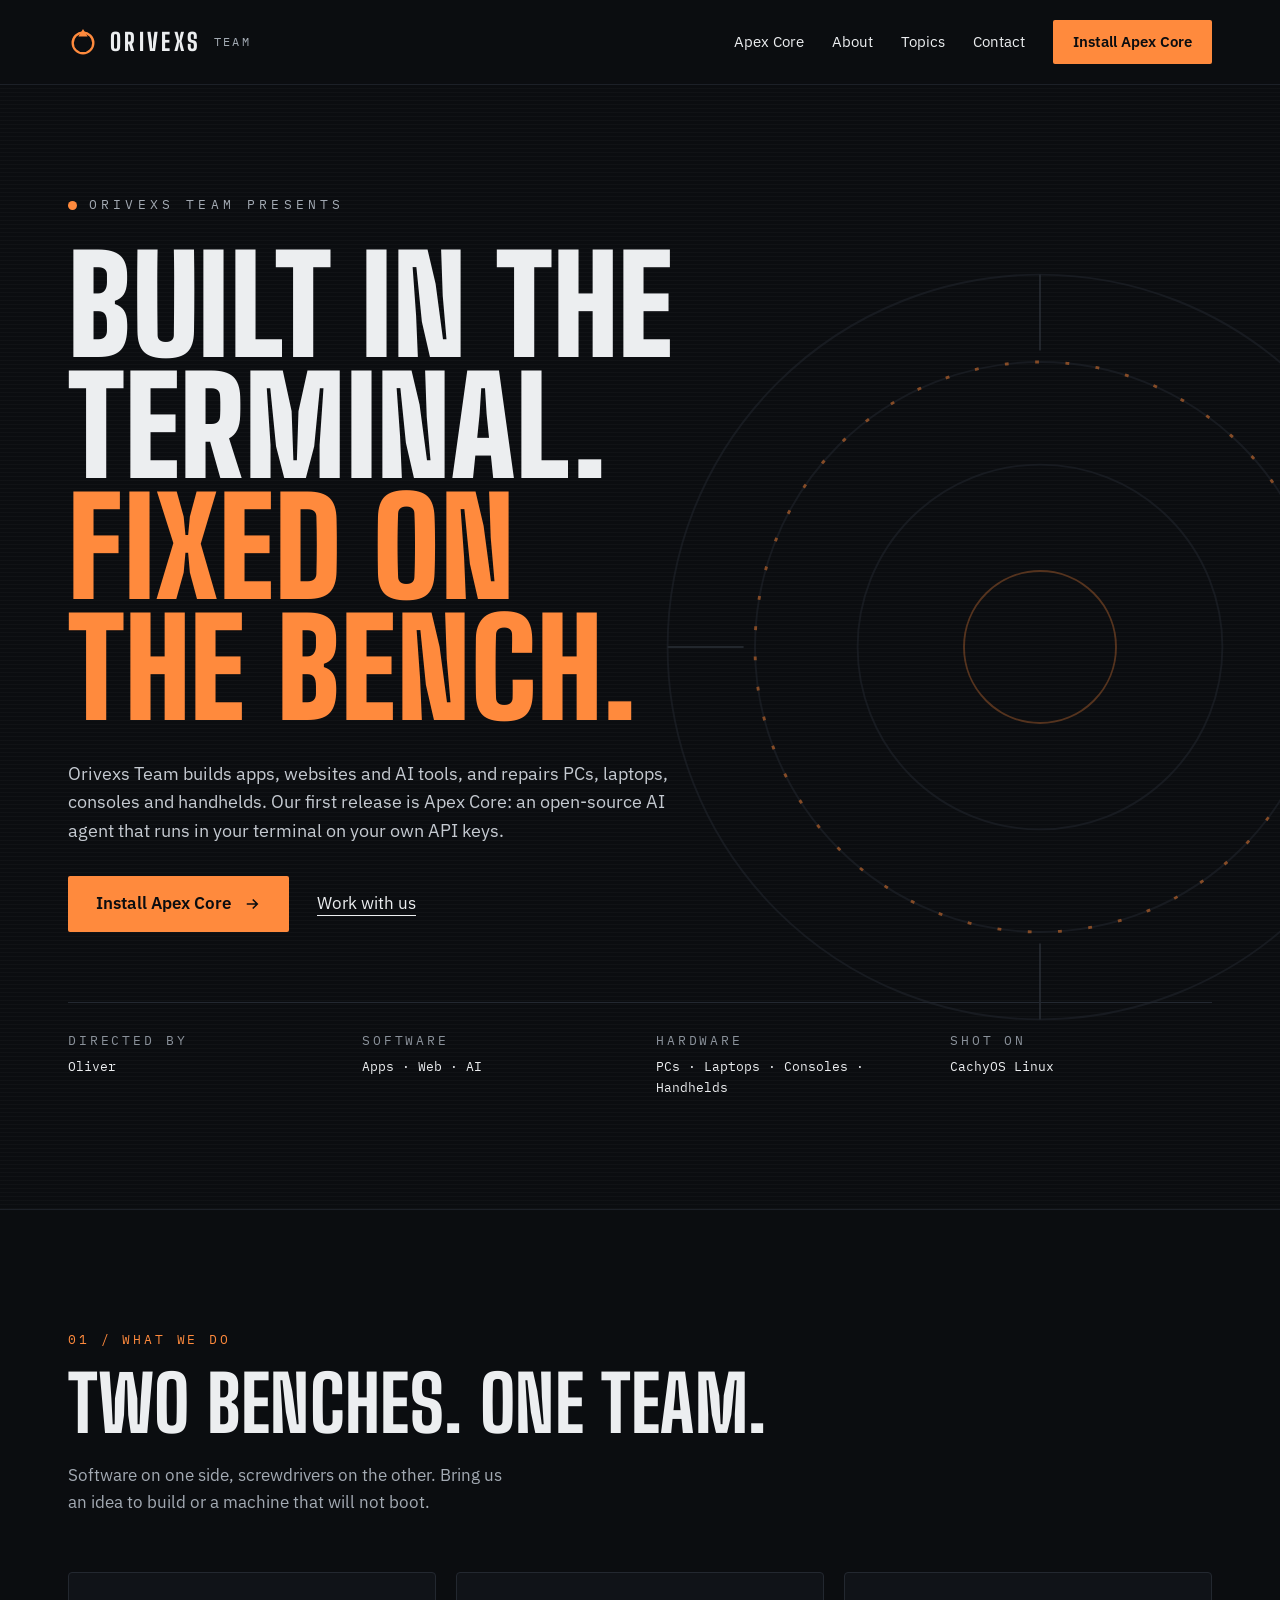
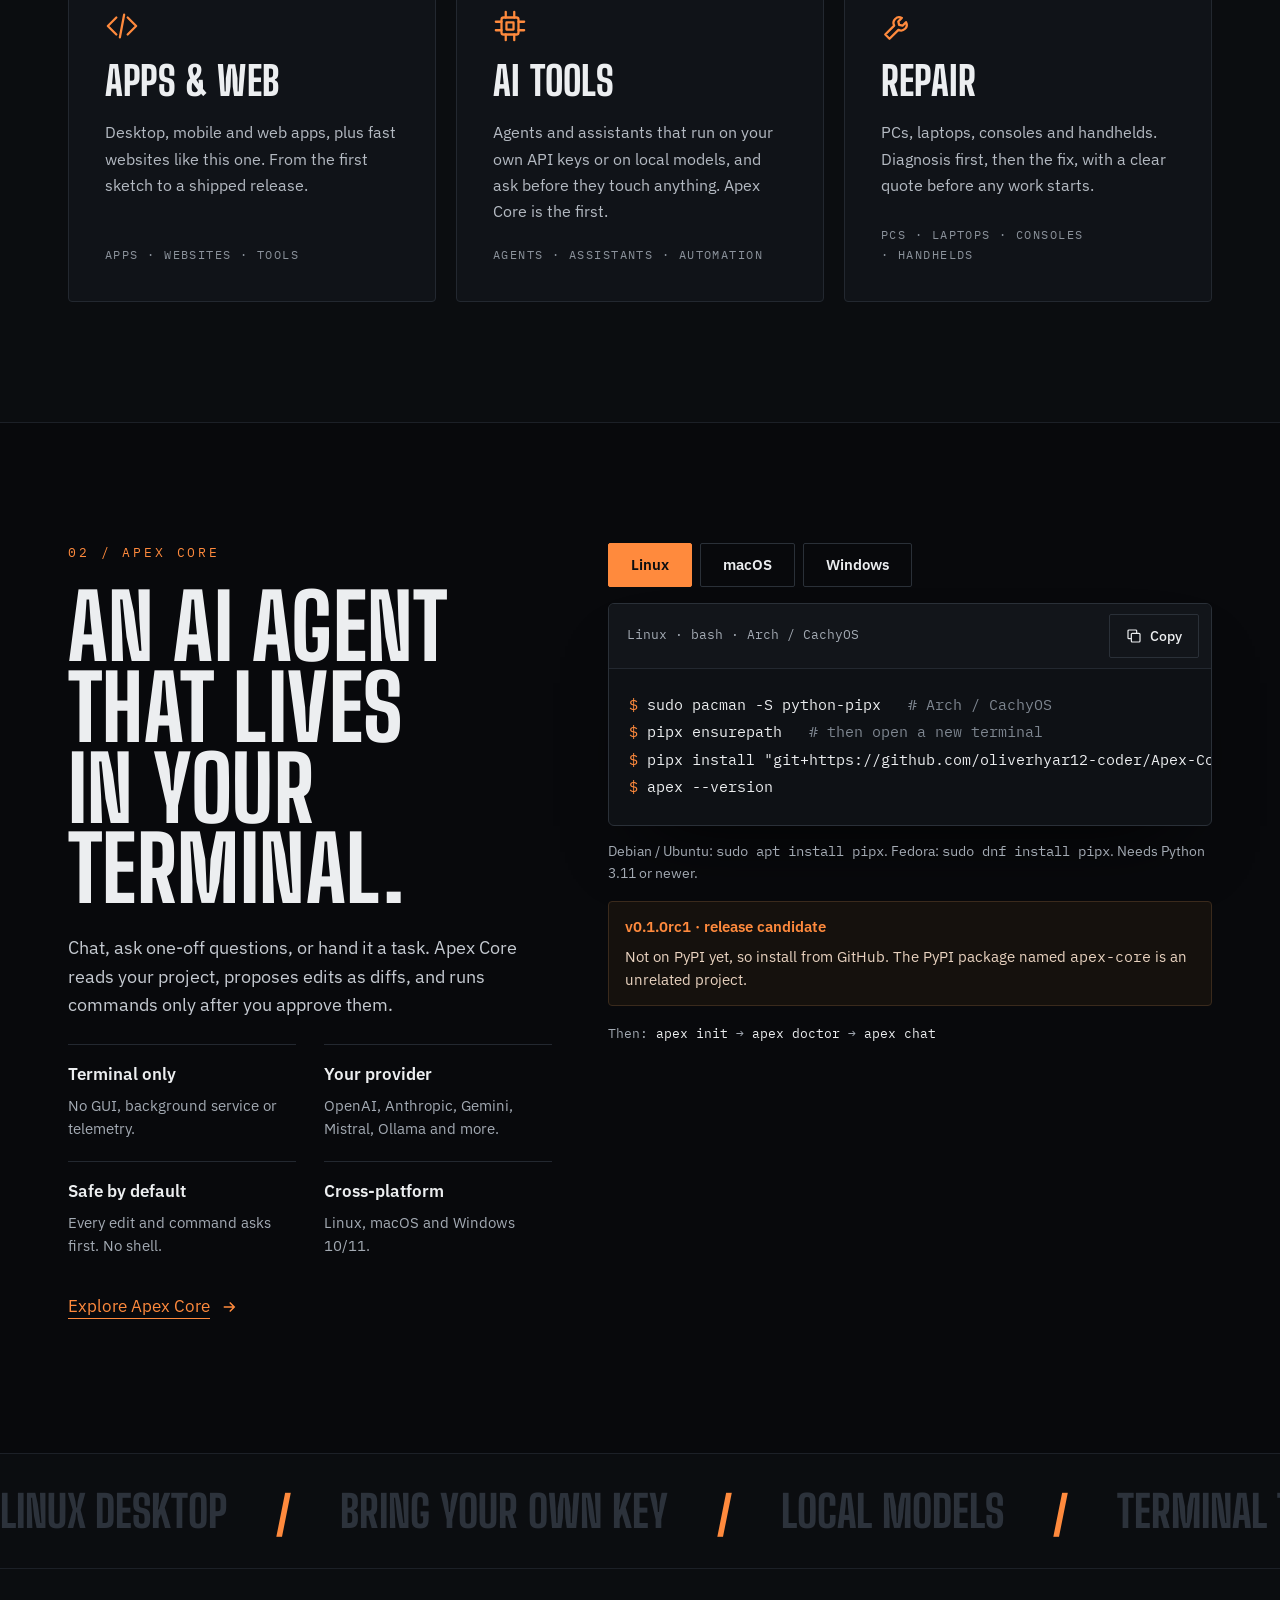
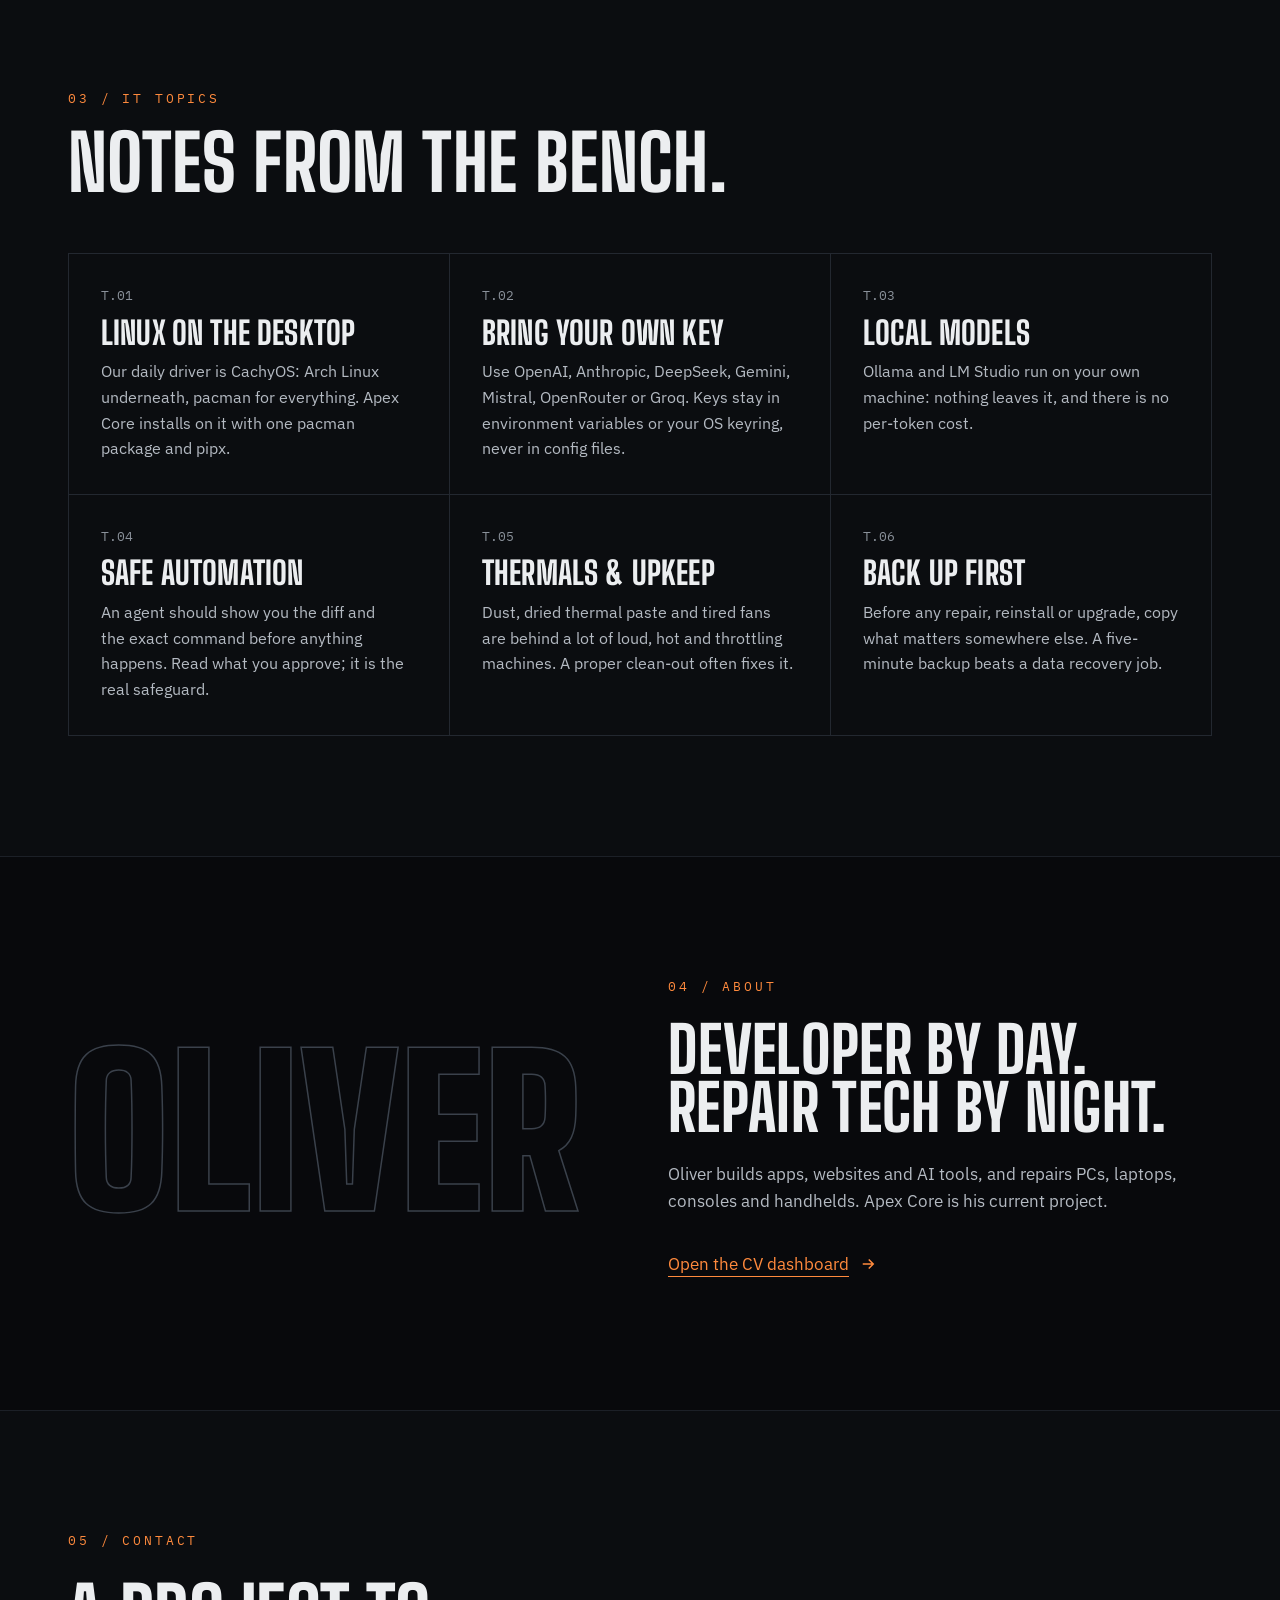
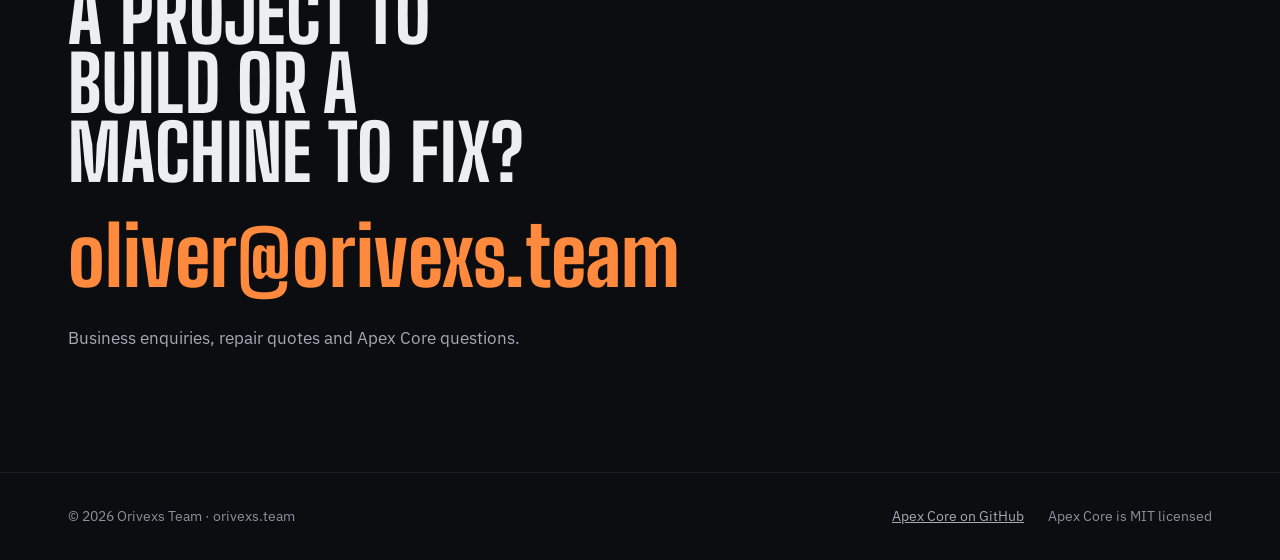
==== site/index.html @ 57a7e01f "Add the orivexs.team website and its GitHub Pages deploy A static site (no build step) for Orivexs T" ====
<!doctype html>
<html lang="en" class="no-js">
<head>
<meta charset="utf-8">
<meta name="viewport" content="width=device-width, initial-scale=1">
<title>Orivexs Team — Apps, web, AI tools and hardware repair</title>
<meta name="description" content="Orivexs Team builds apps, websites and AI tools, and repairs PCs, laptops, consoles and handhelds. Home of Apex Core, an open-source AI agent for your terminal.">
<link rel="canonical" href="https://orivexs.team/">
<meta name="theme-color" content="#0b0d10">
<meta property="og:type" content="website">
<meta property="og:site_name" content="Orivexs Team">
<meta property="og:title" content="Orivexs Team — Built in the terminal. Fixed on the bench.">
<meta property="og:description" content="Apps, websites and AI tools, plus repair for PCs, laptops, consoles and handhelds. Home of Apex Core.">
<meta property="og:url" content="https://orivexs.team/">
<link rel="icon" href="assets/favicon.svg" type="image/svg+xml">
<script>document.documentElement.className = "js";</script>
<link rel="preconnect" href="https://fonts.googleapis.com">
<link rel="preconnect" href="https://fonts.gstatic.com" crossorigin>
<link rel="stylesheet" href="https://fonts.googleapis.com/css2?family=Big+Shoulders+Display:wght@600;800;900&amp;family=IBM+Plex+Mono:wght@400;500&amp;family=IBM+Plex+Sans:wght@400;500;600&amp;display=swap">
<link rel="stylesheet" href="assets/site.css">
<script src="assets/site.js" defer></script>
</head>
<body>
<a class="skip" href="#main">Skip to content</a>

<header class="site-header">
  <nav class="wrap" aria-label="Main">
    <a class="brand" href="./" aria-label="Orivexs Team home">
      <svg width="30" height="30" viewBox="0 0 32 32" fill="none" aria-hidden="true"><circle cx="16" cy="17" r="11" stroke="#ff8a3d" stroke-width="2.5"/><path d="M16 2l5 8h-10z" fill="#ff8a3d"/></svg>
      <span class="brand-name">ORIVEXS</span>
      <span class="brand-team">TEAM</span>
    </a>
    <div class="nav-links">
      <a href="apex-core/">Apex Core</a>
      <a href="about/">About</a>
      <a href="#topics">Topics</a>
      <a href="#contact">Contact</a>
      <a class="btn btn--sm" href="#install">Install Apex Core</a>
    </div>
  </nav>
</header>

<main id="main">

  <section class="hero hero--full texture" aria-labelledby="hero-title">
    <div class="letterbox letterbox--top" aria-hidden="true"></div>
    <div class="letterbox letterbox--bottom" aria-hidden="true"></div>
    <div class="scanline" aria-hidden="true"></div>
    <svg class="aperture" viewBox="0 0 400 400" fill="none" aria-hidden="true">
      <circle cx="200" cy="200" r="196" stroke="#232830"/>
      <circle cx="200" cy="200" r="150" stroke="#232830"/>
      <circle cx="200" cy="200" r="150" stroke="#ff8a3d" stroke-width="1.5" stroke-dasharray="2 14"/>
      <circle cx="200" cy="200" r="96" stroke="#232830"/>
      <circle cx="200" cy="200" r="40" stroke="#ff8a3d" opacity="0.6"/>
      <path d="M200 4v40M200 356v40M4 200h40M356 200h40" stroke="#3a414b"/>
    </svg>
    <div class="wrap">
      <p class="overline intro d1"><span class="rec-dot" aria-hidden="true"></span>Orivexs Team presents</p>
      <h1 id="hero-title" class="hero-title">
        <span class="intro d2">Built in the terminal.</span>
        <span class="intro d3 accent">Fixed on the bench.</span>
      </h1>
      <p class="lede intro d4">Orivexs Team builds apps, websites and AI tools, and repairs PCs, laptops, consoles and handhelds. Our first release is Apex Core: an open-source AI agent that runs in your terminal on your own API keys.</p>
      <div class="actions intro d5">
        <a class="btn" href="#install">Install Apex Core
          <svg width="18" height="18" viewBox="0 0 24 24" fill="none" stroke="currentColor" stroke-width="2.2" aria-hidden="true"><path d="M5 12h14M13 6l6 6-6 6"/></svg>
        </a>
        <a class="link-plain" href="#contact">Work with us</a>
      </div>
      <dl class="credits intro d6">
        <div><dt>DIRECTED BY</dt><dd>Oliver</dd></div>
        <div><dt>SOFTWARE</dt><dd>Apps · Web · AI</dd></div>
        <div><dt>HARDWARE</dt><dd>PCs · Laptops · Consoles · Handhelds</dd></div>
        <div><dt>SHOT ON</dt><dd>CachyOS Linux</dd></div>
      </dl>
    </div>
  </section>

  <section class="section" aria-labelledby="work-title">
    <div class="wrap">
      <div class="section-head reveal">
        <div>
          <p class="kicker">01 / What we do</p>
          <h2 id="work-title" class="h-xl">Two benches. One team.</h2>
        </div>
        <p class="body-muted">Software on one side, screwdrivers on the other. Bring us an idea to build or a machine that will not boot.</p>
      </div>
      <div class="grid">
        <article class="card reveal">
          <svg width="34" height="34" viewBox="0 0 24 24" fill="none" stroke="#ff8a3d" stroke-width="1.6" stroke-linecap="round" stroke-linejoin="round" aria-hidden="true"><path d="M8 6l-6 6 6 6M16 6l6 6-6 6M13.5 4l-3 16"/></svg>
          <h3>Apps &amp; web</h3>
          <p>Desktop, mobile and web apps, plus fast websites like this one. From the first sketch to a shipped release.</p>
          <p class="tags">APPS · WEBSITES · TOOLS</p>
        </article>
        <article class="card reveal">
          <svg width="34" height="34" viewBox="0 0 24 24" fill="none" stroke="#ff8a3d" stroke-width="1.6" stroke-linecap="round" stroke-linejoin="round" aria-hidden="true"><rect x="6" y="6" width="12" height="12" rx="1.5"/><rect x="9.5" y="9.5" width="5" height="5"/><path d="M9 2v4M15 2v4M9 18v4M15 18v4M2 9h4M2 15h4M18 9h4M18 15h4"/></svg>
          <h3>AI tools</h3>
          <p>Agents and assistants that run on your own API keys or on local models, and ask before they touch anything. Apex Core is the first.</p>
          <p class="tags">AGENTS · ASSISTANTS · AUTOMATION</p>
        </article>
        <article class="card reveal">
          <svg width="34" height="34" viewBox="0 0 24 24" fill="none" stroke="#ff8a3d" stroke-width="1.6" stroke-linecap="round" stroke-linejoin="round" aria-hidden="true"><path d="M14.7 6.3a4 4 0 0 0-5.4 5.4L3 18l3 3 6.3-6.3a4 4 0 0 0 5.4-5.4l-2.5 2.5-2.4-.6-.6-2.4z"/></svg>
          <h3>Repair</h3>
          <p>PCs, laptops, consoles and handhelds. Diagnosis first, then the fix, with a clear quote before any work starts.</p>
          <p class="tags">PCS · LAPTOPS · CONSOLES · HANDHELDS</p>
        </article>
      </div>
    </div>
  </section>

  <section id="install" class="section section--deep" aria-labelledby="apex-title">
    <div class="wrap">
      <div class="split">
        <div class="reveal">
          <p class="kicker">02 / Apex Core</p>
          <h2 id="apex-title" style="font-size: clamp(56px, 7vw, 112px)">An AI agent that lives in your terminal.</h2>
          <p class="lede">Chat, ask one-off questions, or hand it a task. Apex Core reads your project, proposes edits as diffs, and runs commands only after you approve them.</p>
          <ul class="facts">
            <li><strong>Terminal only</strong><span>No GUI, background service or telemetry.</span></li>
            <li><strong>Your provider</strong><span>OpenAI, Anthropic, Gemini, Mistral, Ollama and more.</span></li>
            <li><strong>Safe by default</strong><span>Every edit and command asks first. No shell.</span></li>
            <li><strong>Cross-platform</strong><span>Linux, macOS and Windows 10/11.</span></li>
          </ul>
          <a class="link-arrow" href="apex-core/">Explore Apex Core
            <svg width="18" height="18" viewBox="0 0 24 24" fill="none" stroke="currentColor" stroke-width="2" aria-hidden="true"><path d="M5 12h14M13 6l6 6-6 6"/></svg>
          </a>
        </div>

        <div class="split-wide reveal" style="gap: 16px">
          <div class="tablist" role="tablist" aria-label="Operating system" data-os-tabs>
            <button class="tab" type="button" role="tab" id="tab-linux" aria-controls="os-linux" aria-selected="true" data-os="linux">Linux</button>
            <button class="tab" type="button" role="tab" id="tab-macos" aria-controls="os-macos" aria-selected="false" data-os="macos">macOS</button>
            <button class="tab" type="button" role="tab" id="tab-windows" aria-controls="os-windows" aria-selected="false" data-os="windows">Windows</button>
          </div>

          <div id="os-linux" role="tabpanel" aria-labelledby="tab-linux">
            <div class="term">
              <div class="term-bar"><span>Linux · bash · Arch / CachyOS</span>
                <button class="copy" type="button" data-copy="cmd-linux" aria-label="Copy Linux install commands"><svg width="16" height="16" viewBox="0 0 24 24" fill="none" stroke="currentColor" stroke-width="1.8" aria-hidden="true"><rect x="8" y="8" width="13" height="13" rx="1.5"/><path d="M16 8V4.5A1.5 1.5 0 0 0 14.5 3h-10A1.5 1.5 0 0 0 3 4.5v10A1.5 1.5 0 0 0 4.5 16H8"/></svg><span data-copy-label aria-live="polite">Copy</span></button>
              </div>
              <div class="code" id="cmd-linux">
                <div class="code-line"><span class="prompt">$ </span><span class="cmd">sudo pacman -S python-pipx</span><span class="note">   # Arch / CachyOS</span></div>
                <div class="code-line"><span class="prompt">$ </span><span class="cmd">pipx ensurepath</span><span class="note">   # then open a new terminal</span></div>
                <div class="code-line"><span class="prompt">$ </span><span class="cmd">pipx install "git+https://github.com/oliverhyar12-coder/Apex-Core.git"</span></div>
                <div class="code-line"><span class="prompt">$ </span><span class="cmd">apex --version</span></div>
              </div>
            </div>
            <p class="os-note">Debian / Ubuntu: <code>sudo apt install pipx</code>. Fedora: <code>sudo dnf install pipx</code>. Needs Python 3.11 or newer.</p>
          </div>

          <div id="os-macos" role="tabpanel" aria-labelledby="tab-macos">
            <div class="term">
              <div class="term-bar"><span>macOS · zsh · Apple Silicon or Intel</span>
                <button class="copy" type="button" data-copy="cmd-macos" aria-label="Copy macOS install commands"><svg width="16" height="16" viewBox="0 0 24 24" fill="none" stroke="currentColor" stroke-width="1.8" aria-hidden="true"><rect x="8" y="8" width="13" height="13" rx="1.5"/><path d="M16 8V4.5A1.5 1.5 0 0 0 14.5 3h-10A1.5 1.5 0 0 0 3 4.5v10A1.5 1.5 0 0 0 4.5 16H8"/></svg><span data-copy-label aria-live="polite">Copy</span></button>
              </div>
              <div class="code" id="cmd-macos">
                <div class="code-line"><span class="prompt">$ </span><span class="cmd">python3 -m pip install --user pipx</span></div>
                <div class="code-line"><span class="prompt">$ </span><span class="cmd">python3 -m pipx ensurepath</span><span class="note">   # then open a new terminal</span></div>
                <div class="code-line"><span class="prompt">$ </span><span class="cmd">pipx install "git+https://github.com/oliverhyar12-coder/Apex-Core.git"</span></div>
                <div class="code-line"><span class="prompt">$ </span><span class="cmd">apex --version</span></div>
              </div>
            </div>
            <p class="os-note">With Homebrew you can run <code>brew install pipx</code> instead of the first line. Needs Python 3.11 or newer.</p>
          </div>

          <div id="os-windows" role="tabpanel" aria-labelledby="tab-windows">
            <div class="term">
              <div class="term-bar"><span>Windows · PowerShell · 10/11</span>
                <button class="copy" type="button" data-copy="cmd-windows" aria-label="Copy Windows install commands"><svg width="16" height="16" viewBox="0 0 24 24" fill="none" stroke="currentColor" stroke-width="1.8" aria-hidden="true"><rect x="8" y="8" width="13" height="13" rx="1.5"/><path d="M16 8V4.5A1.5 1.5 0 0 0 14.5 3h-10A1.5 1.5 0 0 0 3 4.5v10A1.5 1.5 0 0 0 4.5 16H8"/></svg><span data-copy-label aria-live="polite">Copy</span></button>
              </div>
              <div class="code" id="cmd-windows">
                <div class="code-line"><span class="prompt">PS&gt; </span><span class="cmd">py -m pip install --user pipx</span></div>
                <div class="code-line"><span class="prompt">PS&gt; </span><span class="cmd">py -m pipx ensurepath</span><span class="note">   # then open a new terminal</span></div>
                <div class="code-line"><span class="prompt">PS&gt; </span><span class="cmd">pipx install "git+https://github.com/oliverhyar12-coder/Apex-Core.git"</span></div>
                <div class="code-line"><span class="prompt">PS&gt; </span><span class="cmd">apex --version</span></div>
              </div>
            </div>
            <p class="os-note">Install Python 3.11+ from <a href="https://www.python.org/downloads/windows/">python.org</a> or the Microsoft Store, and git from <a href="https://git-scm.com/download/win">git-scm.com</a>. WSL is not required.</p>
          </div>

          <div class="callout">
            <strong>v0.1.0rc1 · release candidate</strong>
            <span>Not on PyPI yet, so install from GitHub. The PyPI package named <code>apex-core</code> is an unrelated project.</span>
          </div>
          <p class="then">Then: <code>apex init</code> → <code>apex doctor</code> → <code>apex chat</code></p>
        </div>
      </div>
    </div>
  </section>

  <section id="topics" class="section" aria-labelledby="topics-title" style="overflow: hidden">
    <div class="marquee" aria-hidden="true">
      <div class="marquee-track">
        <span>Linux desktop</span><span class="sep">/</span><span>Bring your own key</span><span class="sep">/</span><span>Local models</span><span class="sep">/</span><span>Terminal tools</span><span class="sep">/</span><span>Thermals</span><span class="sep">/</span><span>Safe automation</span><span class="sep">/</span><span>Backups</span><span class="sep">/</span>
        <span>Linux desktop</span><span class="sep">/</span><span>Bring your own key</span><span class="sep">/</span><span>Local models</span><span class="sep">/</span><span>Terminal tools</span><span class="sep">/</span><span>Thermals</span><span class="sep">/</span><span>Safe automation</span><span class="sep">/</span><span>Backups</span><span class="sep">/</span>
      </div>
    </div>
    <div class="wrap">
      <div class="section-head reveal">
        <div>
          <p class="kicker">03 / IT topics</p>
          <h2 id="topics-title" class="h-xl">Notes from the bench.</h2>
        </div>
      </div>
      <div class="ruled">
        <article class="reveal">
          <span class="num">T.01</span>
          <h3>Linux on the desktop</h3>
          <p>Our daily driver is CachyOS: Arch Linux underneath, pacman for everything. Apex Core installs on it with one pacman package and pipx.</p>
        </article>
        <article class="reveal">
          <span class="num">T.02</span>
          <h3>Bring your own key</h3>
          <p>Use OpenAI, Anthropic, DeepSeek, Gemini, Mistral, OpenRouter or Groq. Keys stay in environment variables or your OS keyring, never in config files.</p>
        </article>
        <article class="reveal">
          <span class="num">T.03</span>
          <h3>Local models</h3>
          <p>Ollama and LM Studio run on your own machine: nothing leaves it, and there is no per-token cost.</p>
        </article>
        <article class="reveal">
          <span class="num">T.04</span>
          <h3>Safe automation</h3>
          <p>An agent should show you the diff and the exact command before anything happens. Read what you approve; it is the real safeguard.</p>
        </article>
        <article class="reveal">
          <span class="num">T.05</span>
          <h3>Thermals &amp; upkeep</h3>
          <p>Dust, dried thermal paste and tired fans are behind a lot of loud, hot and throttling machines. A proper clean-out often fixes it.</p>
        </article>
        <article class="reveal">
          <span class="num">T.06</span>
          <h3>Back up first</h3>
          <p>Before any repair, reinstall or upgrade, copy what matters somewhere else. A five-minute backup beats a data recovery job.</p>
        </article>
      </div>
    </div>
  </section>

  <section class="section section--deep" aria-labelledby="about-title">
    <div class="wrap">
      <div class="split" style="align-items: center">
        <p class="outline-text reveal" aria-hidden="true" style="font-family: var(--font-display); font-weight: 900; font-size: clamp(96px, 16vw, 240px); line-height: 0.82; text-transform: uppercase">Oliver</p>
        <div class="reveal">
          <p class="kicker">04 / About</p>
          <h2 id="about-title" style="font-size: clamp(44px, 5vw, 72px)">Developer by day. Repair tech by night.</h2>
          <p style="color: var(--text-3)">Oliver builds apps, websites and AI tools, and repairs PCs, laptops, consoles and handhelds. Apex Core is his current project.</p>
          <a class="link-arrow" href="about/">Open the CV dashboard
            <svg width="18" height="18" viewBox="0 0 24 24" fill="none" stroke="currentColor" stroke-width="2" aria-hidden="true"><path d="M5 12h14M13 6l6 6-6 6"/></svg>
          </a>
        </div>
      </div>
    </div>
  </section>

  <section id="contact" class="section" aria-labelledby="contact-title">
    <div class="wrap" style="gap: 28px">
      <p class="kicker reveal">05 / Contact</p>
      <h2 id="contact-title" class="h-xl reveal" style="max-width: 16ch">A project to build or a machine to fix?</h2>
      <a class="mail-big reveal" href="mailto:oliver@orivexs.team">oliver@orivexs.team</a>
      <p class="reveal" style="color: var(--muted)">Business enquiries, repair quotes and Apex Core questions.</p>
    </div>
  </section>

</main>

<footer class="site-footer">
  <div class="wrap">
    <span>© 2026 Orivexs Team · orivexs.team</span>
    <div>
      <a href="https://github.com/oliverhyar12-coder/Apex-Core">Apex Core on GitHub</a>
      <span>Apex Core is MIT licensed</span>
    </div>
  </div>
</footer>
</body>
</html>
---- site/assets/site.css ----
/* Orivexs Team — orivexs.team
   One stylesheet for every page. Dark, cinematic, no build step. */

:root {
  color-scheme: dark;
  --bg: #0b0d10;
  --bg-deep: #08090c;
  --surface: #101318;
  --surface-2: #12151a;
  --term: #0e1115;
  --line-soft: #1c2027;
  --line: #232830;
  --line-strong: #2a3038;
  --text: #eceef0;
  --text-2: #c5cad1;
  --text-3: #b4bac2;
  --muted: #a3aab3;
  --faint: #8b929b;
  --dim: #7e8690;
  --accent: #ff8a3d;
  --accent-hi: #ffb27a;
  --on-accent: #0b0d10;
  --ok: #6fd6a6;
  --warn: #f2c14e;
  --cyan: #5cc8e6;
  --warm-bg: #15110d;
  --warm-line: #3a2a1c;
  --warm-text: #e8d2bf;

  --font-display: "Big Shoulders Display", "Arial Narrow", Impact, sans-serif;
  --font-body: "IBM Plex Sans", system-ui, -apple-system, "Segoe UI", sans-serif;
  --font-mono: "IBM Plex Mono", ui-monospace, "SFMono-Regular", Menlo, Consolas, monospace;

  --gutter: clamp(16px, 4vw, 48px);
  --max: 1240px;
  --ease-out: cubic-bezier(0.2, 0.7, 0.2, 1);
  --ease-film: cubic-bezier(0.7, 0, 0.2, 1);
}

*,
*::before,
*::after {
  box-sizing: border-box;
}

html {
  scroll-behavior: smooth;
}

body {
  margin: 0;
  background: var(--bg);
  color: var(--text);
  font-family: var(--font-body);
  font-size: 17px;
  line-height: 1.6;
  -webkit-font-smoothing: antialiased;
  overflow-x: hidden;
}

a {
  color: var(--accent);
}
a:hover {
  color: var(--accent-hi);
}
a:focus-visible,
button:focus-visible {
  outline: 2px solid var(--accent);
  outline-offset: 3px;
}

h1,
h2,
h3 {
  font-family: var(--font-display);
  font-weight: 800;
  text-transform: uppercase;
  line-height: 0.9;
  letter-spacing: 0.005em;
  margin: 0;
  text-wrap: balance;
}

p {
  margin: 0;
  text-wrap: pretty;
}

code,
pre,
kbd {
  font-family: var(--font-mono);
}

img,
svg {
  display: block;
}

.skip {
  position: absolute;
  left: 16px;
  top: -60px;
  z-index: 10;
  padding: 10px 16px;
  background: var(--accent);
  color: var(--on-accent);
  font-weight: 600;
}
.skip:focus {
  top: 16px;
}

.wrap {
  max-width: var(--max);
  margin: 0 auto;
  padding-inline: var(--gutter);
}

.section {
  border-top: 1px solid var(--line-soft);
}
.section--deep {
  background: var(--bg-deep);
}
.section > .wrap {
  padding-block: clamp(80px, 10vw, 120px);
  display: flex;
  flex-direction: column;
  gap: clamp(36px, 5vw, 56px);
}

.texture {
  background-color: var(--bg);
  background-image: repeating-linear-gradient(0deg, rgba(255, 255, 255, 0.022) 0 1px, transparent 1px 4px);
}

/* ---------- type helpers ---------- */

.kicker {
  font-family: var(--font-mono);
  font-size: 13px;
  letter-spacing: 0.22em;
  text-transform: uppercase;
  color: var(--accent);
}
.overline {
  display: flex;
  align-items: center;
  gap: 12px;
  font-family: var(--font-mono);
  font-size: 13px;
  letter-spacing: 0.32em;
  text-transform: uppercase;
  color: var(--muted);
}
.h-xl {
  font-size: clamp(48px, 6vw, 88px);
}
.lede {
  font-size: clamp(17px, 1.4vw, 20px);
  line-height: 1.6;
  color: var(--text-2);
  max-width: 640px;
}
.body-muted {
  color: var(--muted);
  max-width: 440px;
}
.section-head {
  display: flex;
  flex-wrap: wrap;
  align-items: end;
  justify-content: space-between;
  gap: 24px;
}
.section-head > div {
  display: flex;
  flex-direction: column;
  gap: 18px;
}
.accent {
  color: var(--accent);
}
.outline-text {
  color: transparent;
  -webkit-text-stroke: 1.5px #3a414b;
}
.mono {
  font-family: var(--font-mono);
}

/* ---------- buttons & links ---------- */

.btn {
  display: inline-flex;
  align-items: center;
  gap: 12px;
  min-height: 56px;
  padding: 0 28px;
  background: var(--accent);
  color: var(--on-accent);
  border-radius: 2px;
  font-weight: 600;
  font-size: 17px;
  text-decoration: none;
  transition: background-color 0.2s ease, transform 0.2s ease;
}
.btn:hover {
  background: var(--accent-hi);
  color: var(--on-accent);
  transform: translateY(-1px);
}
.btn--sm {
  min-height: 44px;
  padding: 0 20px;
  font-size: 15px;
}
.link-arrow {
  display: inline-flex;
  align-items: center;
  gap: 10px;
  align-self: flex-start;
  padding: 12px 0;
  font-size: 17px;
  text-underline-offset: 6px;
}
.link-arrow svg {
  transition: transform 0.2s ease;
}
.link-arrow:hover svg {
  transform: translateX(4px);
}
.link-plain {
  color: var(--text);
  text-underline-offset: 6px;
  padding: 12px 0;
  font-size: 17px;
}
.actions {
  display: flex;
  flex-wrap: wrap;
  align-items: center;
  gap: 16px 28px;
}

/* ---------- header ---------- */

.site-header {
  position: relative;
  z-index: 3;
  border-bottom: 1px solid var(--line-soft);
}
.site-header nav {
  display: flex;
  flex-wrap: wrap;
  align-items: center;
  justify-content: space-between;
  gap: 16px;
  padding-block: 18px;
}
.brand {
  display: flex;
  align-items: center;
  gap: 12px;
  color: var(--text);
  text-decoration: none;
}
.brand:hover {
  color: var(--text);
}
.brand-name {
  font-family: var(--font-display);
  font-weight: 800;
  font-size: 24px;
  letter-spacing: 0.14em;
}
.brand-team {
  font-family: var(--font-mono);
  font-size: 12px;
  letter-spacing: 0.2em;
  color: var(--muted);
}
.nav-links {
  display: flex;
  flex-wrap: wrap;
  align-items: center;
  gap: 4px 28px;
  font-size: 15px;
}
.nav-links a:not(.btn) {
  color: var(--text);
  text-decoration: none;
  padding: 12px 0;
}
.nav-links a:not(.btn):hover,
.nav-links a[aria-current="page"] {
  color: var(--accent);
}

/* ---------- cinematic hero ---------- */

.hero {
  position: relative;
  overflow: hidden;
}
.hero--full {
  min-height: 760px;
  display: flex;
  align-items: center;
}
.hero .wrap {
  position: relative;
  z-index: 1;
  width: 100%;
  padding-block: clamp(72px, 9vw, 110px);
  display: flex;
  flex-direction: column;
  gap: 30px;
}
.letterbox {
  position: absolute;
  left: 0;
  right: 0;
  height: 0;
  background: #000;
  z-index: 2;
  animation: ox-bar 1.4s var(--ease-film) both 0.15s;
}
.letterbox--top {
  top: 0;
}
.letterbox--bottom {
  bottom: 0;
}
.scanline {
  position: absolute;
  top: 46%;
  left: 0;
  width: 38vw;
  height: 1px;
  background: var(--accent);
  box-shadow: 0 0 18px var(--accent);
  z-index: 1;
  animation: ox-scan 2.2s ease-in-out both 1.1s;
}
.aperture {
  position: absolute;
  right: -140px;
  top: 50%;
  width: 760px;
  height: 760px;
  margin-top: -380px;
  opacity: 0.5;
  animation: ox-spin 90s linear infinite;
}
.rec-dot {
  width: 9px;
  height: 9px;
  border-radius: 50%;
  background: var(--accent);
  animation: ox-pulse 1.6s ease-in-out infinite;
}
.hero-title {
  font-size: clamp(64px, 10.5vw, 168px);
  font-weight: 900;
  max-width: 12ch;
}
.hero-title span {
  display: block;
}
.hero-title--product {
  font-size: clamp(96px, 17vw, 260px);
  line-height: 0.8;
  max-width: none;
}
.hero-title--name {
  font-size: clamp(110px, 18vw, 260px);
  line-height: 0.78;
  max-width: none;
}

.intro {
  animation: ox-rise 0.9s var(--ease-out) both;
}
.d1 { animation-delay: 0.5s; }
.d2 { animation-delay: 0.8s; }
.d3 { animation-delay: 1.05s; }
.d4 { animation-delay: 1.3s; }
.d5 { animation-delay: 1.55s; }
.d6 { animation-delay: 1.85s; }

.credits {
  margin: 40px 0 0;
  padding-top: 28px;
  border-top: 1px solid var(--line);
  display: grid;
  grid-template-columns: repeat(auto-fit, minmax(min(220px, 100%), 1fr));
  gap: 20px 32px;
  font-family: var(--font-mono);
  font-size: 13px;
}
.credits div {
  display: flex;
  flex-direction: column;
  gap: 6px;
}
.credits dt {
  letter-spacing: 0.22em;
  color: var(--faint);
}
.credits dd {
  margin: 0;
}

.chips {
  list-style: none;
  margin: 8px 0 0;
  padding: 0;
  display: flex;
  flex-wrap: wrap;
  gap: 10px;
  font-family: var(--font-mono);
  font-size: 13px;
}
.chips li {
  padding: 8px 12px;
  border: 1px solid var(--line-strong);
  border-radius: 2px;
  color: var(--text-2);
}
.chips li.is-accent {
  border-color: var(--accent);
  color: var(--accent);
}
.chips .is-dashed {
  border-style: dashed;
  color: var(--muted);
}

/* ---------- cards & grids ---------- */

.grid {
  display: grid;
  gap: 20px;
  grid-template-columns: repeat(auto-fit, minmax(min(var(--min, 320px), 100%), 1fr));
}
.card {
  background: var(--surface);
  border: 1px solid var(--line);
  border-radius: 4px;
  padding: clamp(24px, 3vw, 36px);
  display: flex;
  flex-direction: column;
  gap: 20px;
  transition: border-color 0.25s ease, transform 0.25s ease;
}
.card:hover {
  border-color: #3a414b;
}
.card h3 {
  font-size: 40px;
}
.card > p {
  font-size: 16px;
  line-height: 1.65;
  color: var(--text-3);
}
.card .tags {
  margin-top: auto;
  font-family: var(--font-mono);
  font-size: 12px;
  letter-spacing: 0.12em;
  color: var(--faint);
}
.card--warm {
  background: var(--warm-bg);
  border-color: var(--warm-line);
}
.card--warm > p {
  color: var(--warm-text);
}
.card-head {
  display: flex;
  flex-wrap: wrap;
  justify-content: space-between;
  align-items: baseline;
  gap: 12px;
}
.card-head h2 {
  font-size: 36px;
}
.card-head span {
  font-family: var(--font-mono);
  font-size: 12px;
  letter-spacing: 0.18em;
  color: var(--faint);
}

.ruled {
  display: grid;
  grid-template-columns: repeat(auto-fit, minmax(min(var(--min, 360px), 100%), 1fr));
  border-top: 1px solid var(--line);
  border-left: 1px solid var(--line);
}
.ruled > * {
  padding: clamp(22px, 2.6vw, 32px);
  border-right: 1px solid var(--line);
  border-bottom: 1px solid var(--line);
  display: flex;
  flex-direction: column;
  gap: 12px;
}
.ruled h3 {
  font-size: 32px;
}
.ruled p {
  font-size: 15.5px;
  line-height: 1.65;
  color: var(--text-3);
}
.ruled .num {
  font-family: var(--font-mono);
  font-size: 13px;
  color: var(--faint);
}

.facts {
  list-style: none;
  margin: 0;
  padding: 0;
  display: grid;
  grid-template-columns: repeat(auto-fit, minmax(min(220px, 100%), 1fr));
  gap: 20px 28px;
}
.facts li {
  display: flex;
  flex-direction: column;
  gap: 6px;
  padding-top: 16px;
  border-top: 1px solid var(--line);
}
.facts strong {
  font-weight: 600;
}
.facts span {
  font-size: 15px;
  line-height: 1.55;
  color: var(--muted);
}

.split {
  display: flex;
  flex-wrap: wrap;
  gap: 56px;
}
.split > * {
  flex: 1 1 420px;
  min-width: 0;
  display: flex;
  flex-direction: column;
  gap: 24px;
}
.split > .split-wide {
  flex: 1 1 540px;
}

/* ---------- marquee ---------- */

.marquee {
  border-bottom: 1px solid var(--line-soft);
  padding: 22px 0;
  overflow: hidden;
  white-space: nowrap;
}
.marquee-track {
  display: inline-flex;
  gap: 48px;
  padding-right: 48px;
  font-family: var(--font-display);
  font-weight: 800;
  font-size: 44px;
  text-transform: uppercase;
  color: #2c323b;
  animation: ox-marquee 38s linear infinite;
}
.marquee-track .sep {
  color: var(--accent);
}

/* ---------- install widget ---------- */

.tablist {
  display: flex;
  flex-wrap: wrap;
  gap: 8px;
}
.tab {
  min-height: 44px;
  padding: 0 22px;
  border-radius: 2px;
  border: 1px solid var(--line-strong);
  background: transparent;
  color: var(--text);
  font: 600 15px var(--font-body);
  cursor: pointer;
  transition: background-color 0.2s ease, border-color 0.2s ease, color 0.2s ease;
}
.tab:hover {
  border-color: #3a414b;
}
.tab[aria-selected="true"] {
  background: var(--accent);
  border-color: var(--accent);
  color: var(--on-accent);
}
.no-js .tablist {
  display: none;
}

.term {
  background: var(--term);
  border: 1px solid var(--line-strong);
  border-radius: 6px;
  overflow: hidden;
  box-shadow: 0 40px 80px -40px rgba(0, 0, 0, 0.9);
}
.term + .term {
  margin-top: 16px;
}
.term-bar {
  display: flex;
  align-items: center;
  justify-content: space-between;
  gap: 12px;
  padding: 10px 12px 10px 18px;
  border-bottom: 1px solid var(--line);
  background: var(--surface-2);
  font-family: var(--font-mono);
  font-size: 13px;
  color: var(--muted);
}
.term-dots {
  display: flex;
  align-items: center;
  gap: 8px;
}
.term-dots i {
  width: 11px;
  height: 11px;
  border-radius: 50%;
  background: #2f353e;
}
.term-dots span {
  margin-left: 12px;
}
.copy {
  display: inline-flex;
  align-items: center;
  gap: 8px;
  min-height: 44px;
  padding: 0 16px;
  background: transparent;
  color: var(--text);
  border: 1px solid var(--line-strong);
  border-radius: 2px;
  font: 500 14px var(--font-body);
  cursor: pointer;
}
.copy:hover {
  border-color: var(--accent);
}
.copy.is-done {
  border-color: var(--ok);
  color: var(--ok);
}
.code {
  margin: 0;
  padding: 22px 20px 24px;
  overflow-x: auto;
  font-family: var(--font-mono);
  font-size: 14.5px;
  line-height: 1.9;
  color: var(--text);
}
.code-line {
  white-space: pre;
}
.prompt {
  color: var(--accent);
  user-select: none;
}
.note {
  color: var(--dim);
  user-select: none;
}
.os-note {
  margin-top: 14px;
  font-size: 14px;
  line-height: 1.6;
  color: var(--muted);
}
.callout {
  display: flex;
  flex-wrap: wrap;
  gap: 8px 20px;
  padding: 14px 16px;
  border: 1px solid var(--warm-line);
  background: var(--warm-bg);
  border-radius: 4px;
  font-size: 14.5px;
  line-height: 1.55;
  color: var(--warm-text);
}
.callout strong {
  font-weight: 600;
  color: var(--accent);
}
.then {
  font-family: var(--font-mono);
  font-size: 13px;
  line-height: 1.8;
  color: var(--muted);
}
.then code {
  color: var(--text);
}

/* ---------- session dashboard ---------- */

.session {
  display: flex;
  flex-wrap: wrap;
  gap: 20px;
}
.session .term {
  flex: 999 1 640px;
  min-width: 0;
}
.session-screen {
  height: 600px;
  overflow: hidden;
  display: flex;
  flex-direction: column;
  justify-content: flex-end;
  padding: 20px 22px;
}
.session-out {
  font-family: var(--font-mono);
  font-size: 14px;
  line-height: 1.72;
}
.t-line {
  white-space: pre-wrap;
  overflow-wrap: anywhere;
}
.t-line.is-off {
  display: none;
}
.t-line.is-new {
  animation: ox-line 0.25s ease both;
}
.caret {
  display: inline-block;
  width: 9px;
  height: 18px;
  vertical-align: -3px;
  background: var(--accent);
  animation: ox-blink 1s steps(1) infinite;
}
.c-cyan { color: var(--cyan); }
.c-ok { color: var(--ok); }
.c-warn { color: var(--warn); }
.c-dim { color: var(--dim); }
.c-accent { color: var(--accent); }

.hud {
  flex: 1 1 300px;
  min-width: 0;
  background: var(--surface);
  border: 1px solid var(--line);
  border-radius: 6px;
  padding: 26px;
  display: flex;
  flex-direction: column;
  gap: 22px;
}
.hud-label {
  font-family: var(--font-mono);
  font-size: 12px;
  letter-spacing: 0.22em;
  color: var(--faint);
}
.stat-pair {
  display: grid;
  grid-template-columns: repeat(2, minmax(0, 1fr));
  gap: 12px;
}
.stat {
  padding: 16px;
  border: 1px solid var(--line);
  border-radius: 4px;
  display: flex;
  flex-direction: column-reverse;
  gap: 6px;
  margin: 0;
}
.stat dt {
  font-size: 13px;
  color: var(--muted);
}
.stat dd {
  margin: 0;
  font-family: var(--font-display);
  font-weight: 800;
  font-size: 44px;
  line-height: 1;
}
.kv {
  margin: 0;
  display: flex;
  flex-direction: column;
  font-size: 14px;
}
.kv div {
  display: flex;
  flex-wrap: wrap;
  justify-content: space-between;
  gap: 12px;
  padding: 11px 0;
  border-top: 1px solid #1f242b;
}
.kv div:last-child {
  border-bottom: 1px solid #1f242b;
}
.kv dt {
  color: var(--muted);
}
.kv dd {
  margin: 0;
  font-family: var(--font-mono);
}
.fine {
  font-size: 13px;
  line-height: 1.55;
  color: var(--faint);
}

/* ---------- tables ---------- */

.table-box {
  overflow-x: auto;
  border: 1px solid var(--line);
  border-radius: 4px;
}
.table-box table {
  width: 100%;
  min-width: 600px;
  border-collapse: collapse;
  font-size: 15px;
}
.table-box th {
  background: var(--surface-2);
  text-align: left;
  font-weight: 600;
  color: var(--muted);
}
.table-box th,
.table-box td {
  padding: 14px 20px;
  vertical-align: top;
}
.table-box tr + tr td,
.table-box tbody tr td {
  border-top: 1px solid #1f242b;
}
.table-box td:first-child,
.table-box td.mono {
  white-space: nowrap;
}
.table-box td + td {
  color: var(--text-2);
}

/* ---------- steps ---------- */

.steps {
  list-style: none;
  margin: 0;
  padding: 0;
}
.steps li {
  gap: 16px;
}
.step-num {
  font-family: var(--font-display);
  font-weight: 900;
  font-size: 64px;
  line-height: 1;
  color: transparent;
  -webkit-text-stroke: 1.5px var(--accent);
}
.steps code {
  font-size: 17px;
  color: var(--text);
}

/* ---------- providers ---------- */

.providers strong {
  font-family: var(--font-mono);
  font-size: 17px;
  font-weight: 500;
}
.providers span {
  font-size: 14px;
  color: var(--muted);
}
.providers code {
  font-size: 13px;
  color: var(--accent);
}
.providers code.is-local {
  color: var(--ok);
}

/* ---------- about / CV ---------- */

.profile {
  border-bottom: 1px solid var(--line-soft);
}
.profile .wrap {
  padding-block: clamp(64px, 8vw, 90px) clamp(48px, 6vw, 70px);
  display: flex;
  flex-wrap: wrap;
  align-items: end;
  justify-content: space-between;
  gap: 40px;
}
.profile-main {
  flex: 1 1 520px;
  min-width: 0;
  display: flex;
  flex-direction: column;
  gap: 22px;
}
.status-card {
  flex: 0 1 360px;
  min-width: 0;
  padding: 24px;
  border: 1px solid var(--line-strong);
  background: var(--surface);
  border-radius: 4px;
  display: flex;
  flex-direction: column;
  gap: 16px;
}
.status-card .live {
  display: flex;
  align-items: center;
  gap: 10px;
  font-family: var(--font-mono);
  font-size: 12px;
  letter-spacing: 0.2em;
  color: var(--ok);
}
.status-card .live i {
  width: 8px;
  height: 8px;
  border-radius: 50%;
  background: var(--ok);
  animation: ox-pulse 1.8s ease-in-out infinite;
}
.status-card p {
  font-size: 15px;
  color: var(--text-3);
}
.status-card a {
  font-family: var(--font-mono);
  font-size: 17px;
  overflow-wrap: anywhere;
}
.dash {
  padding-block: 56px 110px;
  --min: 360px;
}
.span-all {
  grid-column: 1 / -1;
}
.rows {
  list-style: none;
  margin: 0;
  padding: 0;
  display: flex;
  flex-direction: column;
}
.rows li {
  display: flex;
  gap: 16px;
  padding: 16px 0;
  border-top: 1px solid #1f242b;
}
.rows li:last-child {
  border-bottom: 1px solid #1f242b;
}
.rows svg {
  flex: none;
  margin-top: 2px;
}
.rows li > div {
  display: flex;
  flex-direction: column;
  gap: 4px;
}
.rows strong {
  font-weight: 600;
}
.rows span {
  font-size: 14.5px;
  line-height: 1.55;
  color: var(--muted);
}
.rows--timeline li {
  display: grid;
  grid-template-columns: 96px minmax(0, 1fr);
}
.rows--timeline code {
  font-size: 13px;
  color: var(--faint);
}
.rows--timeline .is-now {
  color: var(--accent);
}
.placeholder {
  color: var(--faint) !important;
}
.card .product-mark {
  font-family: var(--font-display);
  font-weight: 900;
  font-size: 72px;
  line-height: 0.85;
  text-transform: uppercase;
}
.stat--warm {
  border-color: var(--warm-line);
}
.stat--warm dt {
  color: #cdb8a4;
}
.stat--warm dd {
  font-size: 40px;
  color: var(--accent);
}
.devices {
  --min: 240px;
  gap: 16px;
}
.device {
  padding: 22px;
  border: 1px solid var(--line);
  border-radius: 4px;
  display: flex;
  flex-direction: column;
  gap: 12px;
}
.device h3 {
  font-size: 28px;
}
.device p {
  font-size: 14.5px;
  line-height: 1.55;
  color: var(--muted);
}
.process {
  list-style: none;
  margin: 0;
  padding: 20px 0 0;
  border-top: 1px solid #1f242b;
  display: grid;
  grid-template-columns: repeat(auto-fit, minmax(min(200px, 100%), 1fr));
  gap: 16px;
  font-size: 14.5px;
}
.process li {
  display: flex;
  gap: 12px;
  align-items: baseline;
}
.process code {
  color: var(--accent);
}
.process span span {
  color: var(--muted);
}
.shell-card {
  padding: 18px;
  background: var(--bg);
  border: 1px solid var(--line);
  border-radius: 4px;
  font-family: var(--font-mono);
  font-size: 14px;
  line-height: 1.9;
}
.contact-card {
  border: 1px solid var(--accent);
  border-radius: 4px;
  padding: clamp(28px, 5vw, 56px);
  display: flex;
  flex-wrap: wrap;
  align-items: end;
  justify-content: space-between;
  gap: 24px;
}
.contact-card > div {
  display: flex;
  flex-direction: column;
  gap: 14px;
}

/* ---------- contact & footer ---------- */

.mail-big {
  font-family: var(--font-display);
  font-weight: 800;
  font-size: clamp(36px, 6.4vw, 96px);
  line-height: 1;
  text-decoration: none;
  overflow-wrap: anywhere;
  transition: color 0.2s ease;
}
.site-footer {
  border-top: 1px solid var(--line-soft);
  font-size: 14px;
  color: var(--faint);
}
.site-footer .wrap {
  padding-block: 32px;
  display: flex;
  flex-wrap: wrap;
  justify-content: space-between;
  gap: 12px 32px;
}
.site-footer a {
  color: var(--muted);
}
.site-footer div {
  display: flex;
  flex-wrap: wrap;
  gap: 8px 24px;
}

/* ---------- scroll reveal (only when JS runs) ---------- */

.js .reveal {
  opacity: 0;
  transform: translateY(28px);
  transition: opacity 0.8s var(--ease-out), transform 0.8s var(--ease-out);
}
.js .reveal.is-in {
  opacity: 1;
  transform: none;
}

/* ---------- keyframes ---------- */

@keyframes ox-rise {
  from { opacity: 0; transform: translateY(28px); }
  to { opacity: 1; transform: none; }
}
@keyframes ox-bar {
  from { height: 50%; }
  to { height: 0; }
}
@keyframes ox-scan {
  from { transform: translateX(-10%); opacity: 0; }
  15% { opacity: 1; }
  to { transform: translateX(110vw); opacity: 0; }
}
@keyframes ox-spin {
  to { transform: rotate(360deg); }
}
@keyframes ox-pulse {
  0%, 100% { opacity: 1; }
  50% { opacity: 0.25; }
}
@keyframes ox-marquee {
  to { transform: translateX(-50%); }
}
@keyframes ox-blink {
  50% { opacity: 0; }
}
@keyframes ox-line {
  from { opacity: 0; transform: translateX(-6px); }
  to { opacity: 1; transform: none; }
}

@media (prefers-reduced-motion: reduce) {
  html {
    scroll-behavior: auto;
  }
  *,
  *::before,
  *::after {
    animation: none !important;
    transition: none !important;
  }
  .js .reveal {
    opacity: 1;
    transform: none;
  }
}

@media (max-width: 640px) {
  .aperture {
    width: 520px;
    height: 520px;
    margin-top: -260px;
    right: -260px;
    opacity: 0.35;
  }
  .hero--full {
    min-height: 0;
  }
  .session-screen {
    height: 520px;
    padding: 16px;
  }
  .session-out {
    font-size: 12.5px;
  }
}
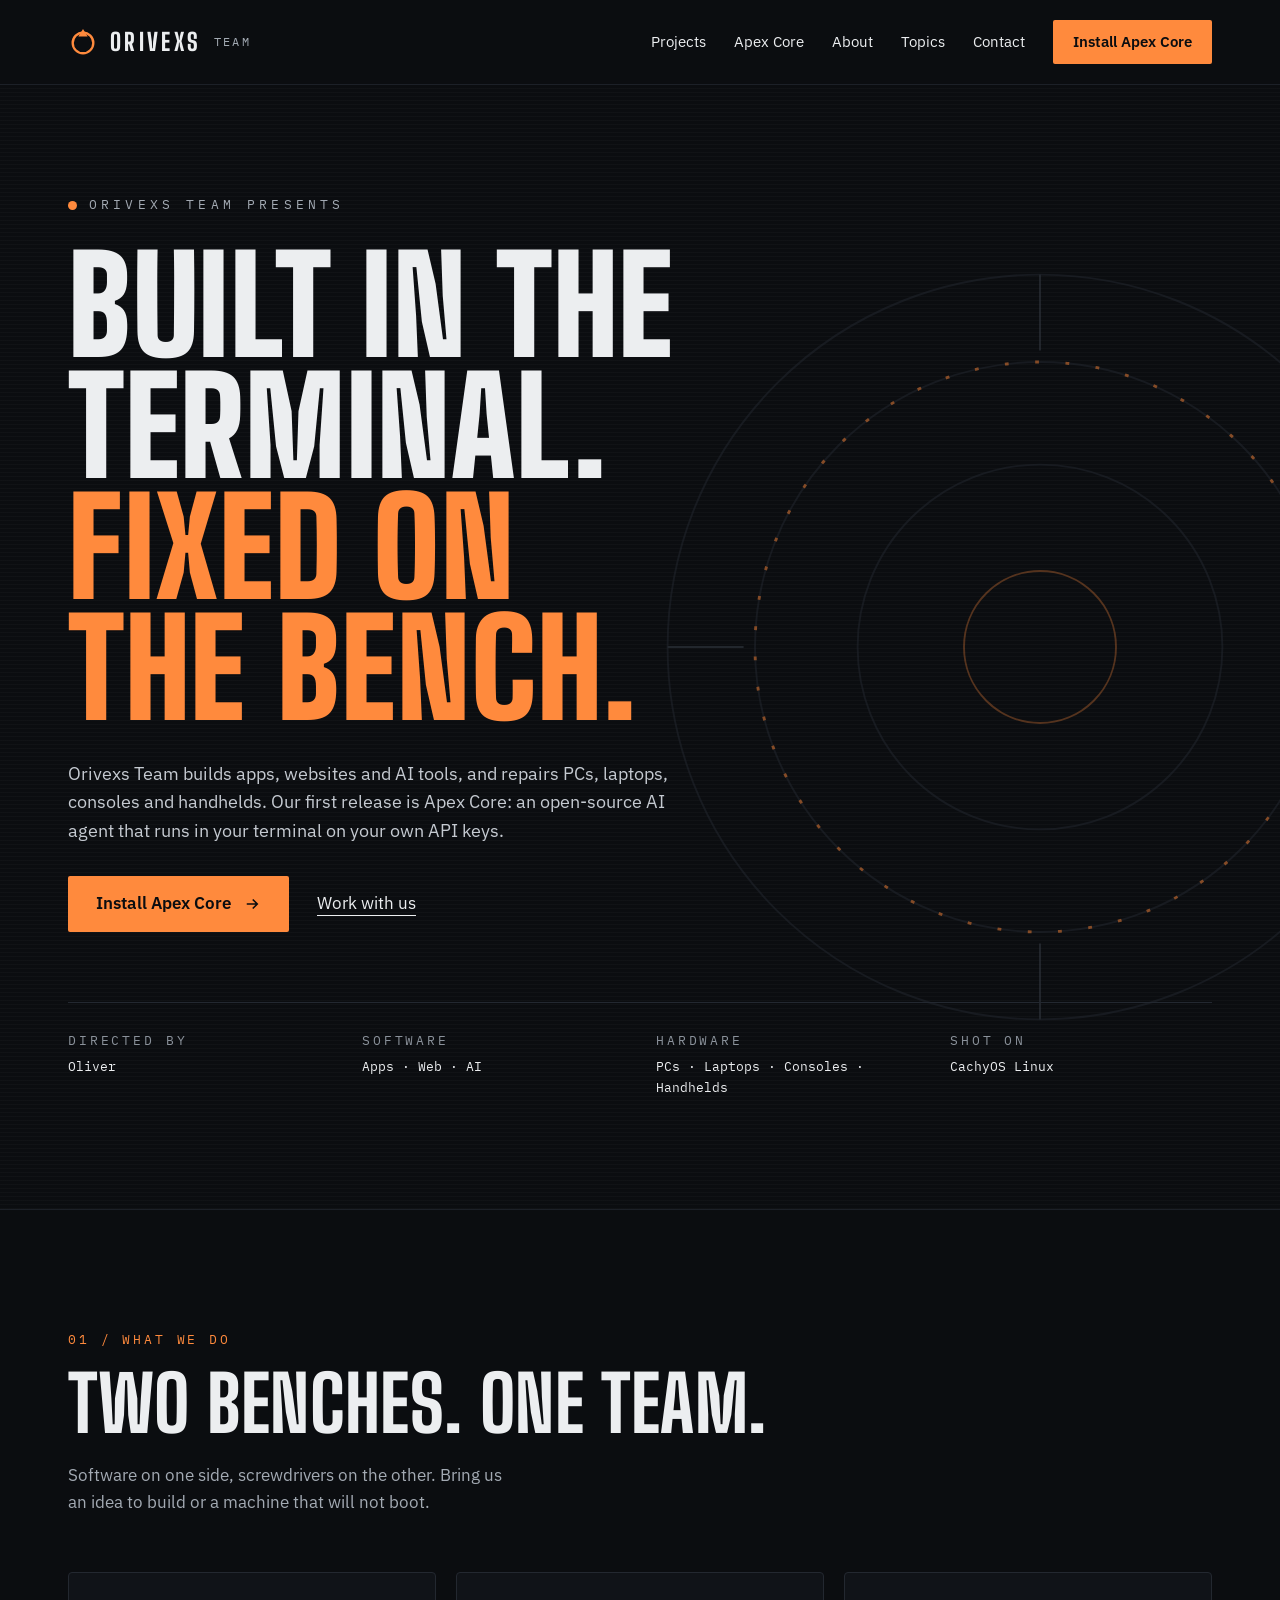
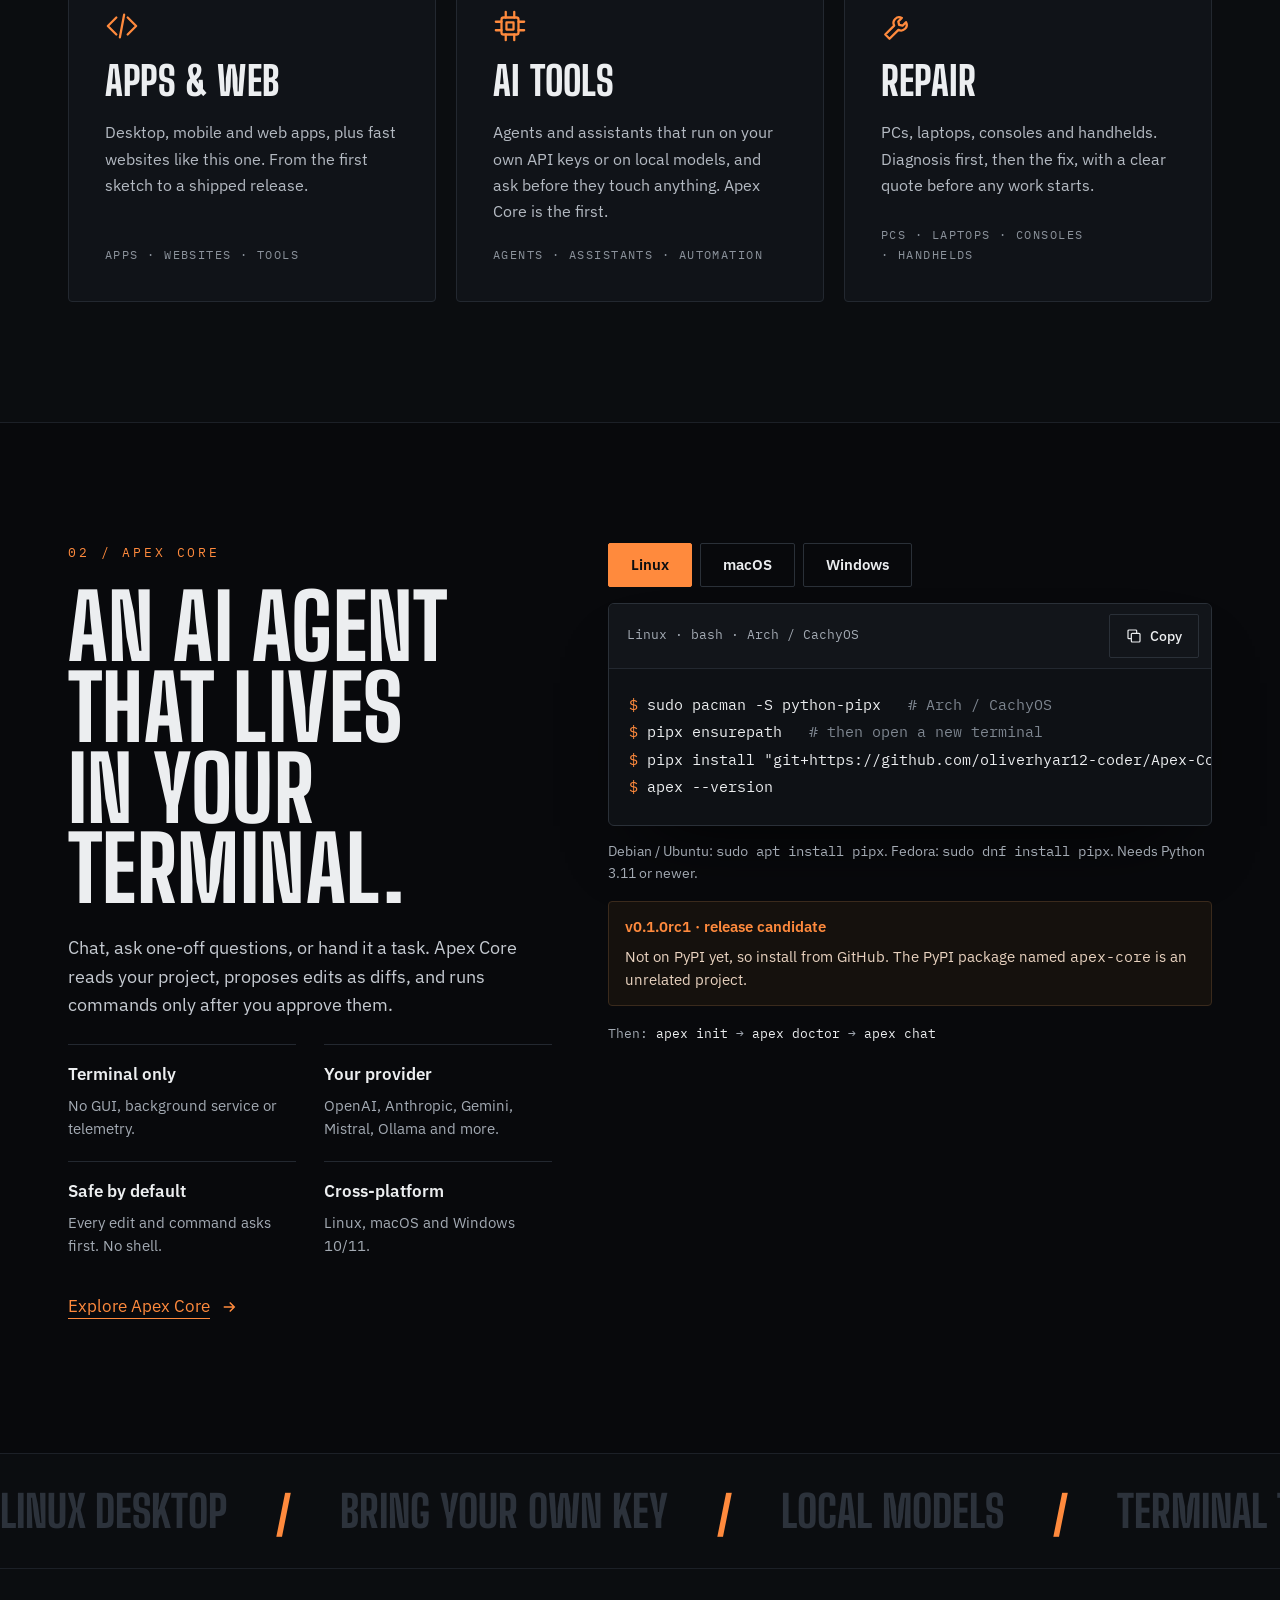
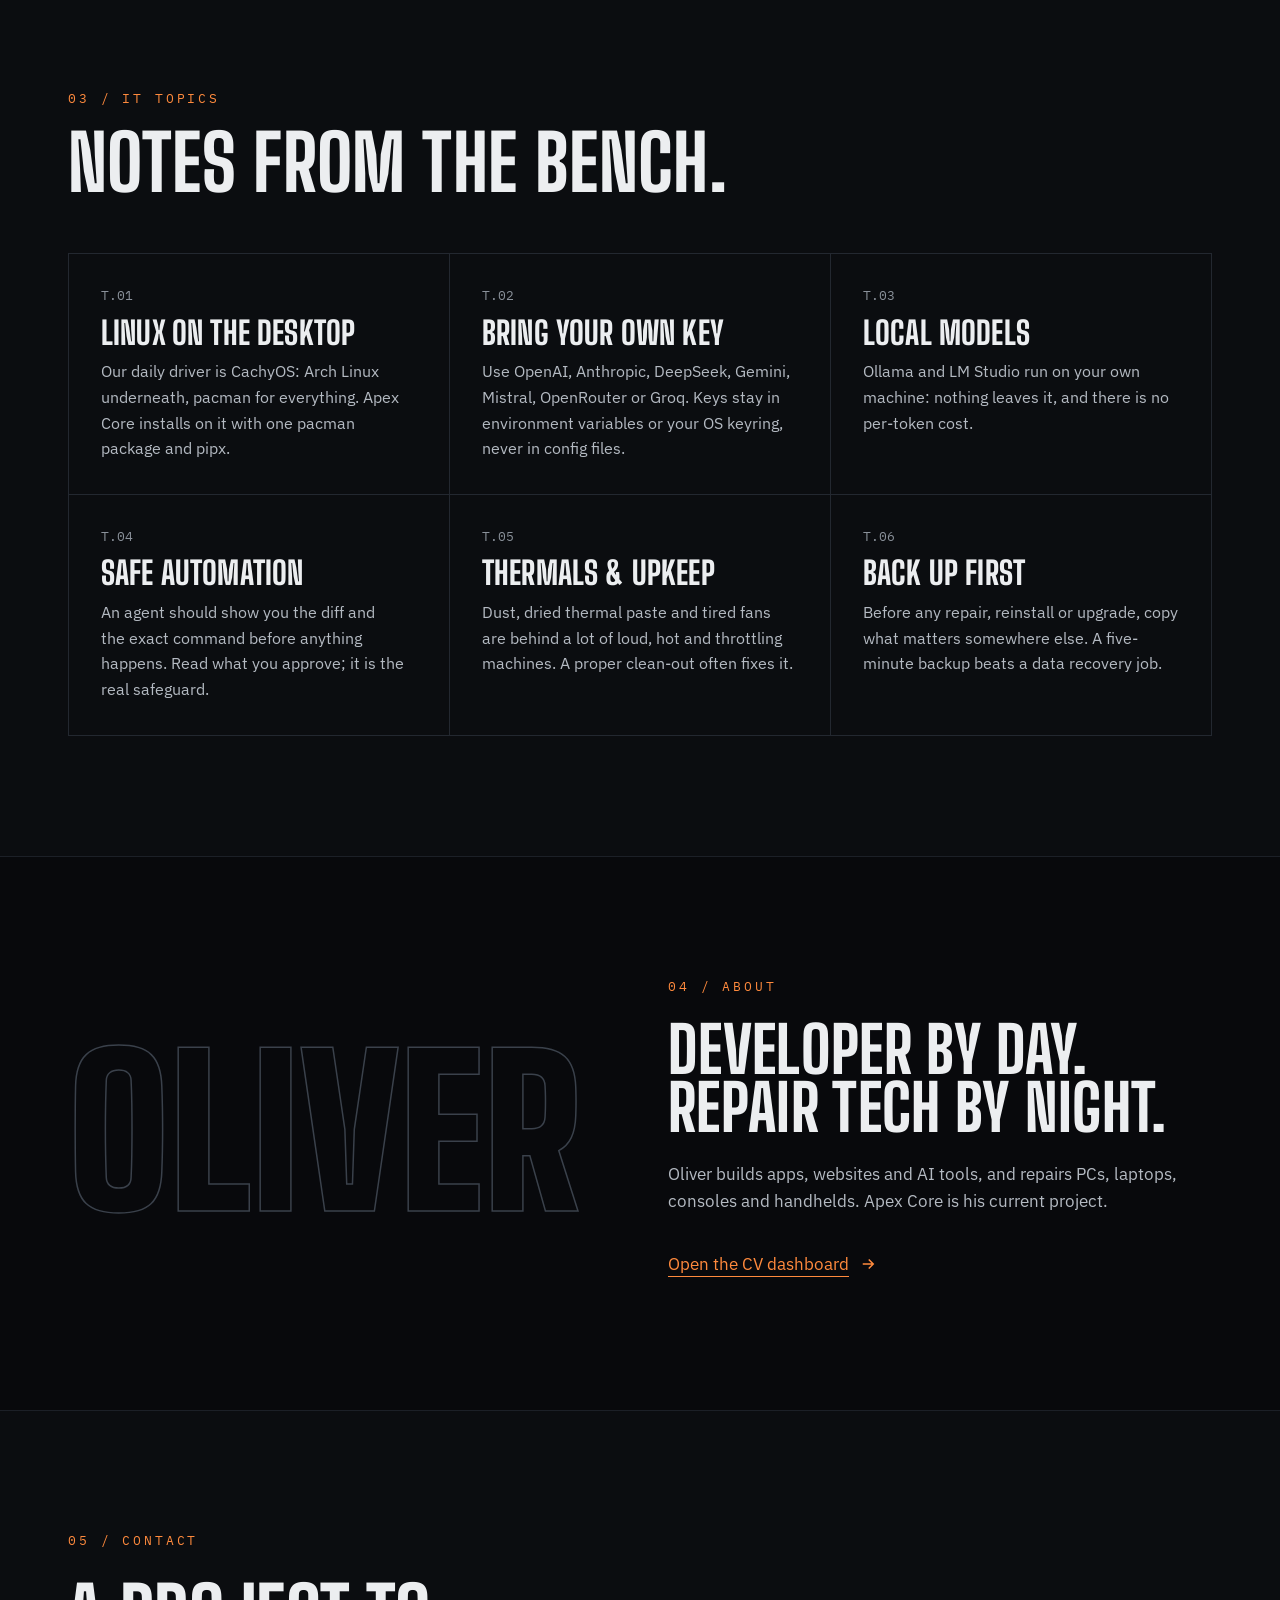
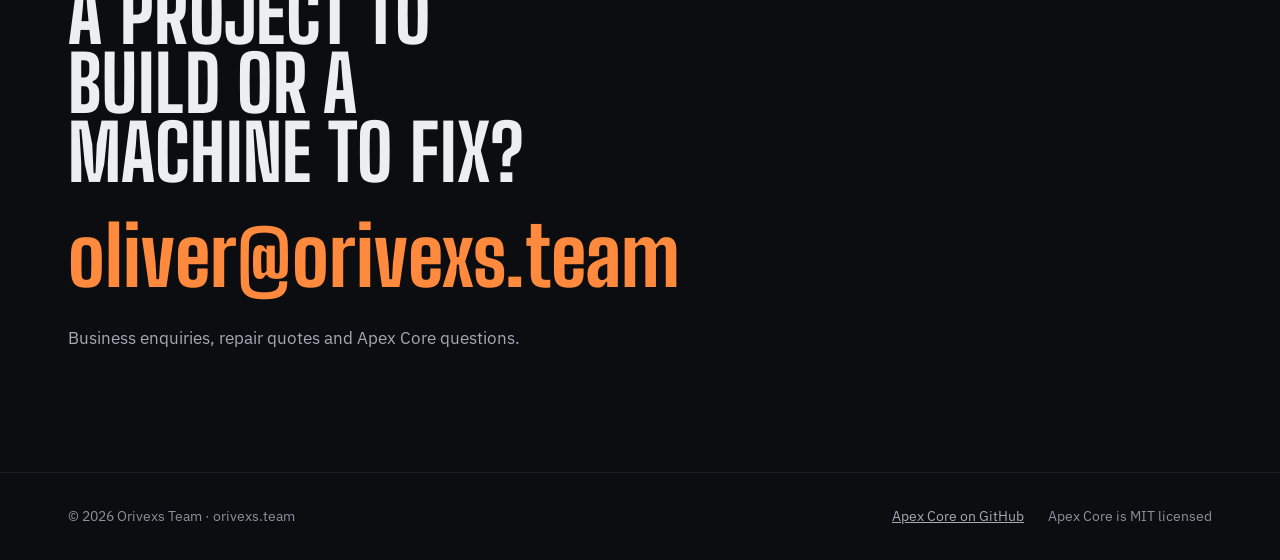
==== commit 262d617d: "Add a projects dashboard with the two coming-soon Android apps New page site/projects/: project coun" ====
--- a/site/index.html
+++ b/site/index.html
@@ -31,6 +31,7 @@
       <span class="brand-team">TEAM</span>
     </a>
     <div class="nav-links">
+      <a href="projects/">Projects</a>
       <a href="apex-core/">Apex Core</a>
       <a href="about/">About</a>
       <a href="#topics">Topics</a>
--- a/site/assets/site.css
+++ b/site/assets/site.css
@@ -1118,6 +1118,289 @@
   gap: 14px;
 }
 
+/* ---------- projects dashboard ---------- */
+
+.stats {
+  margin: 24px 0 0;
+  display: grid;
+  grid-template-columns: repeat(auto-fit, minmax(min(200px, 100%), 1fr));
+  gap: 12px;
+}
+.stats .stat {
+  padding: 20px;
+  background: var(--surface);
+  gap: 8px;
+}
+.stats .stat dt {
+  font-size: 14px;
+}
+.stats .stat dd {
+  font-size: 56px;
+}
+.tab[aria-pressed="true"] {
+  background: var(--accent);
+  border-color: var(--accent);
+  color: var(--on-accent);
+}
+.section-head > .filters {
+  flex-direction: row;
+  flex-wrap: wrap;
+  gap: 8px;
+}
+.no-js .filters {
+  display: none;
+}
+.board {
+  display: grid;
+  grid-template-columns: repeat(auto-fit, minmax(min(320px, 100%), 1fr));
+  gap: 20px;
+  align-items: start;
+}
+.board-col {
+  background: var(--bg-deep);
+  border: 1px solid #1f242b;
+  border-radius: 6px;
+  padding: 16px;
+  display: flex;
+  flex-direction: column;
+  gap: 12px;
+  min-height: 260px;
+}
+.board-head {
+  display: flex;
+  align-items: center;
+  justify-content: space-between;
+  gap: 12px;
+  padding: 4px 4px 8px;
+  font-family: var(--font-mono);
+  font-size: 13px;
+}
+.board-head h3 {
+  display: flex;
+  align-items: center;
+  gap: 10px;
+  font-family: var(--font-mono);
+  font-weight: 400;
+  font-size: 13px;
+  letter-spacing: 0.16em;
+  line-height: 1.4;
+}
+.board-head > span {
+  color: var(--faint);
+}
+.dot {
+  width: 9px;
+  height: 9px;
+  border-radius: 50%;
+  background: currentColor;
+}
+.dot--soon { color: var(--cyan); }
+.dot--rc { color: var(--warn); }
+.dot--live { color: var(--ok); }
+.board-card {
+  display: flex;
+  flex-direction: column;
+  gap: 10px;
+  padding: 20px;
+  background: var(--surface);
+  border: 1px solid var(--line);
+  border-radius: 4px;
+  color: var(--text);
+  text-decoration: none;
+  transition: border-color 0.2s ease, transform 0.2s ease;
+}
+.board-card:hover {
+  color: var(--text);
+  border-color: var(--accent);
+  transform: translateY(-2px);
+}
+.board-card[hidden] {
+  display: none;
+}
+.board-card .title {
+  display: flex;
+  align-items: center;
+  justify-content: space-between;
+  gap: 12px;
+  font-family: var(--font-display);
+  font-weight: 800;
+  font-size: 28px;
+  line-height: 1;
+  text-transform: uppercase;
+}
+.board-card .line {
+  font-size: 14.5px;
+  line-height: 1.55;
+  color: var(--text-3);
+}
+.tag-list {
+  display: flex;
+  flex-wrap: wrap;
+  gap: 6px;
+  font-family: var(--font-mono);
+  font-size: 12px;
+  color: var(--text-2);
+}
+.tag-list span {
+  padding: 4px 8px;
+  border: 1px solid var(--line-strong);
+  border-radius: 2px;
+}
+.board-empty {
+  padding: 20px;
+  border: 1px dashed var(--line-strong);
+  border-radius: 4px;
+  font-size: 14px;
+  color: var(--faint);
+}
+.card > .pills,
+.pills {
+  display: flex;
+  flex-wrap: wrap;
+  gap: 8px;
+  font-family: var(--font-mono);
+  font-size: 12px;
+}
+.pills span {
+  padding: 6px 10px;
+  border: 1px solid var(--line-strong);
+  border-radius: 2px;
+  color: var(--text-2);
+}
+.pills .is-accent { border-color: var(--accent); color: var(--accent); }
+.pills .is-rc { border-color: var(--warn); color: var(--warn); }
+.pills .is-live { border-color: var(--ok); color: var(--ok); }
+.pills .is-warm { border-color: var(--warm-line); color: var(--warm-text); }
+
+.spotlight {
+  display: flex;
+  flex-wrap: wrap;
+  align-items: center;
+  gap: 56px;
+  scroll-margin-top: 24px;
+}
+.spotlight--flip {
+  flex-wrap: wrap-reverse;
+}
+.spotlight-copy {
+  flex: 1 1 460px;
+  min-width: 0;
+  display: flex;
+  flex-direction: column;
+  gap: 24px;
+}
+.spotlight-copy h3 {
+  font-size: clamp(56px, 7vw, 104px);
+}
+.spotlight-copy .tagline {
+  font-size: 22px;
+  line-height: 1.45;
+}
+.spotlight-copy .desc {
+  color: var(--text-3);
+}
+.spotlight-copy .btn {
+  align-self: flex-start;
+}
+.stage {
+  flex: 1 1 340px;
+  min-width: 0;
+  position: relative;
+  display: flex;
+  justify-content: center;
+  padding: 24px 0;
+}
+.stage-ring {
+  position: absolute;
+  top: 50%;
+  left: 50%;
+  width: 520px;
+  height: 520px;
+  margin: -260px 0 0 -260px;
+  opacity: 0.55;
+  animation: ox-spin 80s linear infinite;
+}
+.spotlight--flip .stage-ring {
+  animation-direction: reverse;
+}
+.phone {
+  position: relative;
+  width: 260px;
+  height: 530px;
+  border: 1px solid var(--line-strong);
+  border-radius: 40px;
+  background: var(--surface);
+  padding: 12px;
+  box-shadow: 0 60px 120px -60px #000;
+  animation: ox-float 7s ease-in-out infinite;
+}
+.spotlight--flip .phone {
+  animation-delay: 1.5s;
+}
+.phone-screen {
+  height: 100%;
+  border-radius: 30px;
+  border: 1px solid #1f242b;
+  display: flex;
+  flex-direction: column;
+  align-items: center;
+  justify-content: center;
+  gap: 18px;
+  text-align: center;
+}
+.app-icon {
+  width: 88px;
+  height: 88px;
+  border-radius: 22px;
+  background: var(--accent);
+  display: flex;
+  align-items: center;
+  justify-content: center;
+}
+.app-icon--light {
+  background: var(--text);
+}
+.app-name {
+  font-family: var(--font-display);
+  font-weight: 800;
+  font-size: 30px;
+  line-height: 1;
+  text-transform: uppercase;
+}
+.app-soon {
+  font-family: var(--font-mono);
+  font-size: 11px;
+  letter-spacing: 0.24em;
+  color: var(--muted);
+}
+.flow {
+  margin: 0;
+  display: grid;
+  grid-template-columns: repeat(auto-fit, minmax(min(200px, 100%), 1fr));
+  gap: 12px;
+}
+.flow > div {
+  padding: 18px;
+  border: 1px solid var(--line);
+  border-radius: 4px;
+  display: flex;
+  gap: 14px;
+  align-items: center;
+}
+.flow > div > div {
+  display: flex;
+  flex-direction: column;
+  gap: 2px;
+}
+.flow dt {
+  font-weight: 600;
+}
+.flow dd {
+  margin: 0;
+  font-size: 14px;
+  color: var(--muted);
+}
+
 /* ---------- contact & footer ---------- */
 
 .mail-big {
@@ -1186,6 +1469,10 @@
 }
 @keyframes ox-marquee {
   to { transform: translateX(-50%); }
+}
+@keyframes ox-float {
+  0%, 100% { transform: translateY(0); }
+  50% { transform: translateY(-12px); }
 }
 @keyframes ox-blink {
   50% { opacity: 0; }
@@ -1229,4 +1516,9 @@
   .session-out {
     font-size: 12.5px;
   }
-}
+  .stage-ring {
+    width: 340px;
+    height: 340px;
+    margin: -170px 0 0 -170px;
+  }
+}
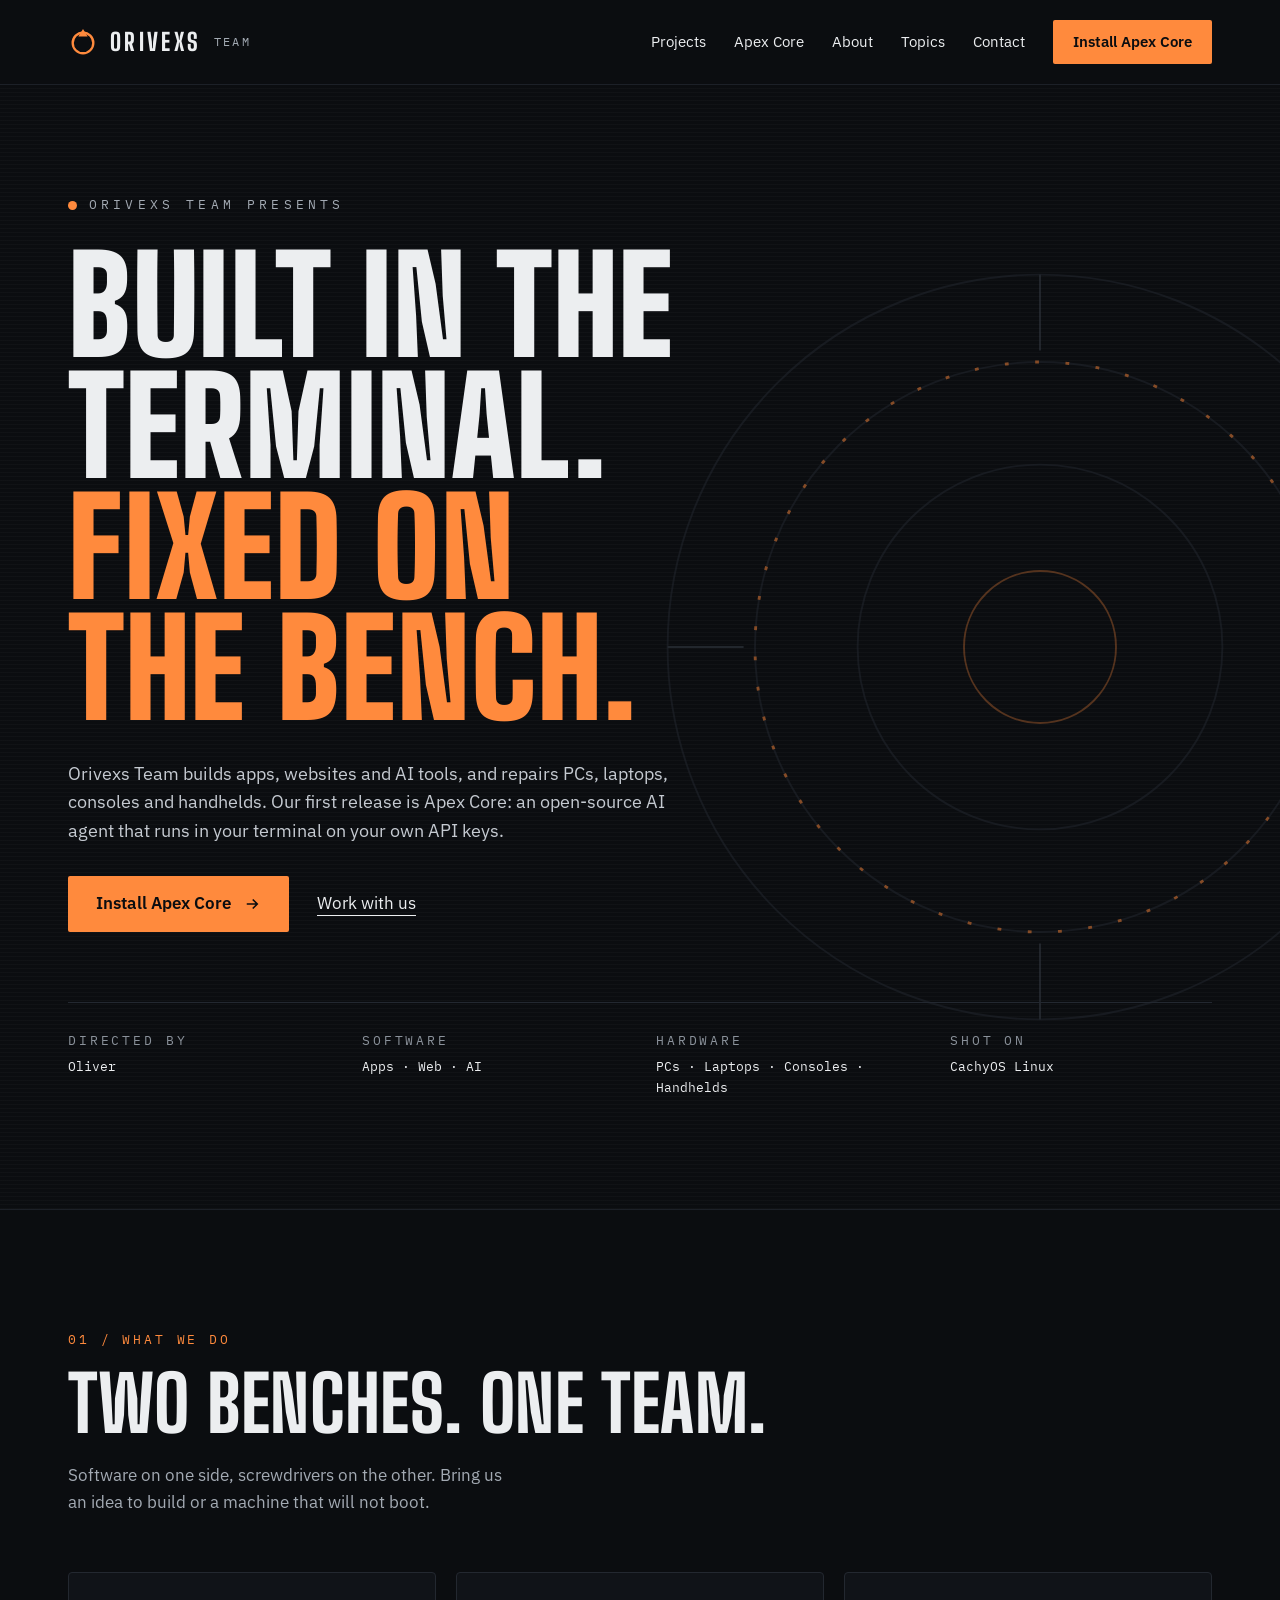
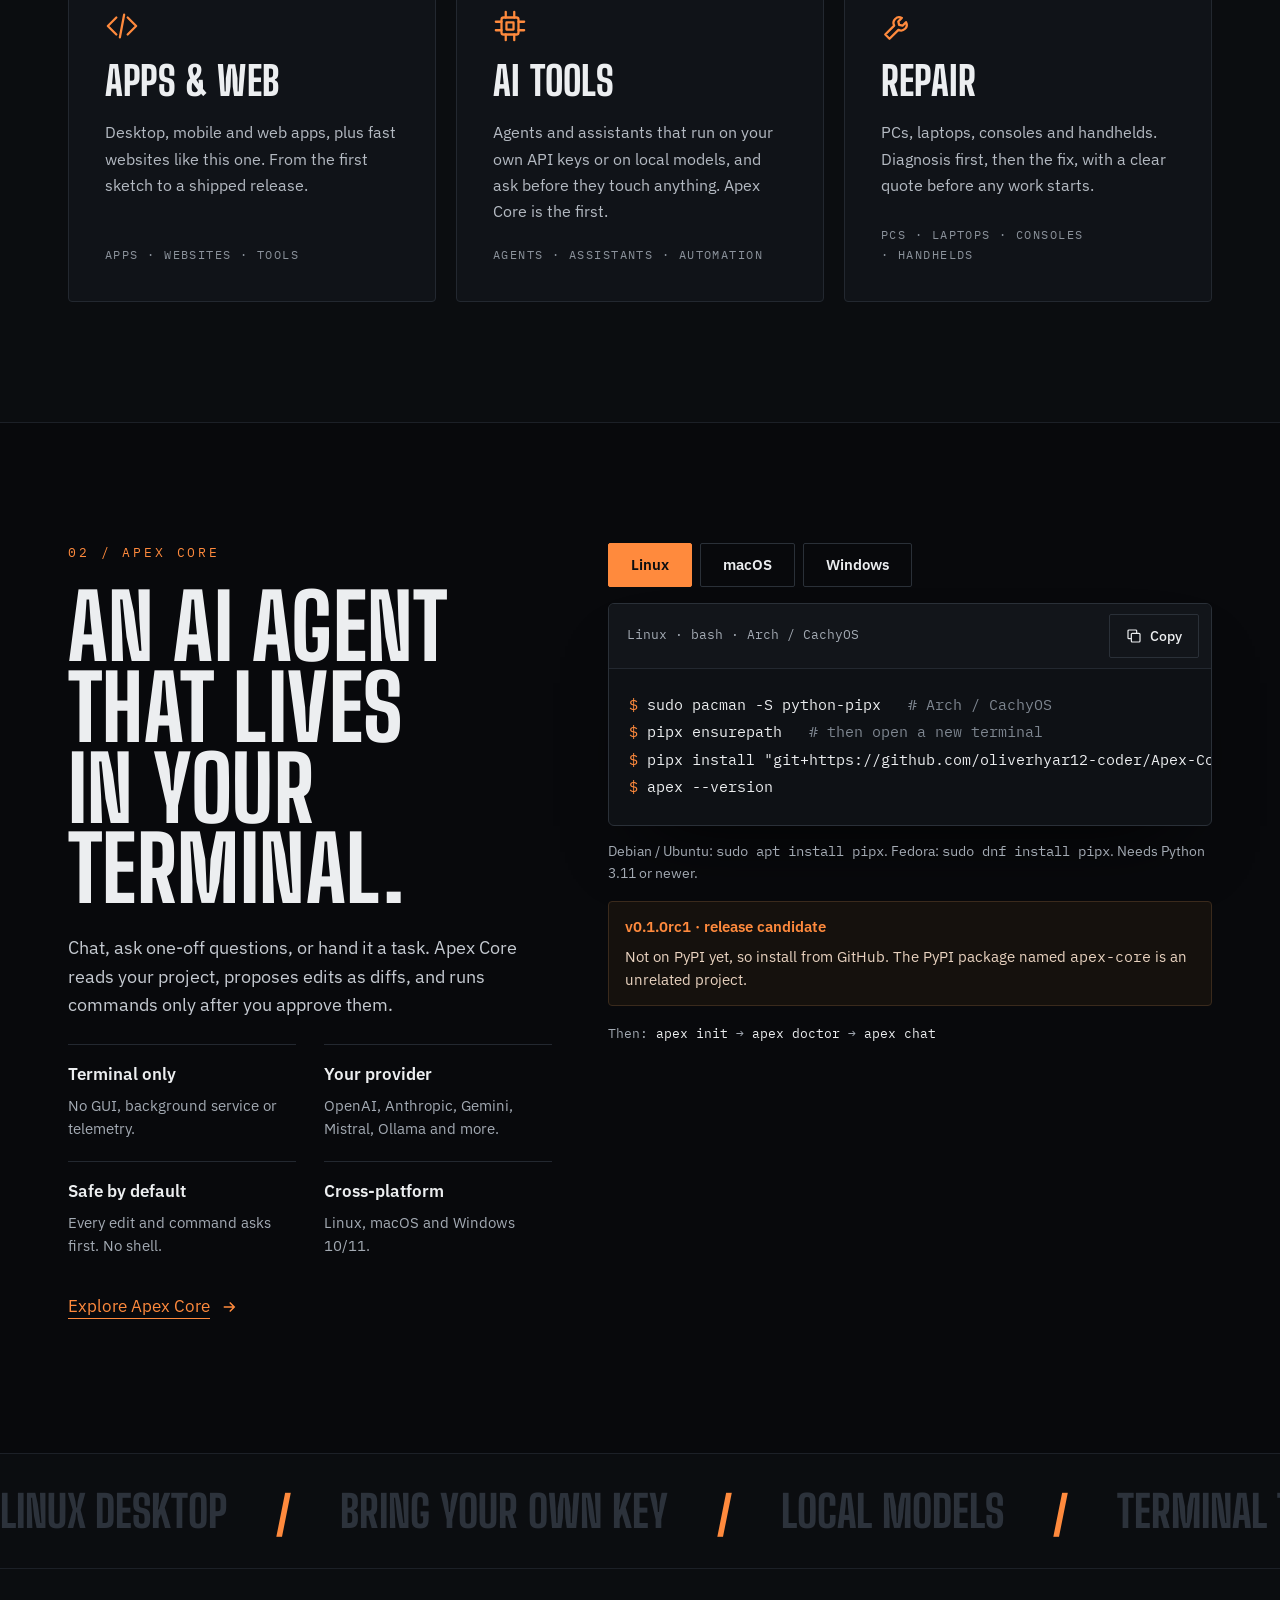
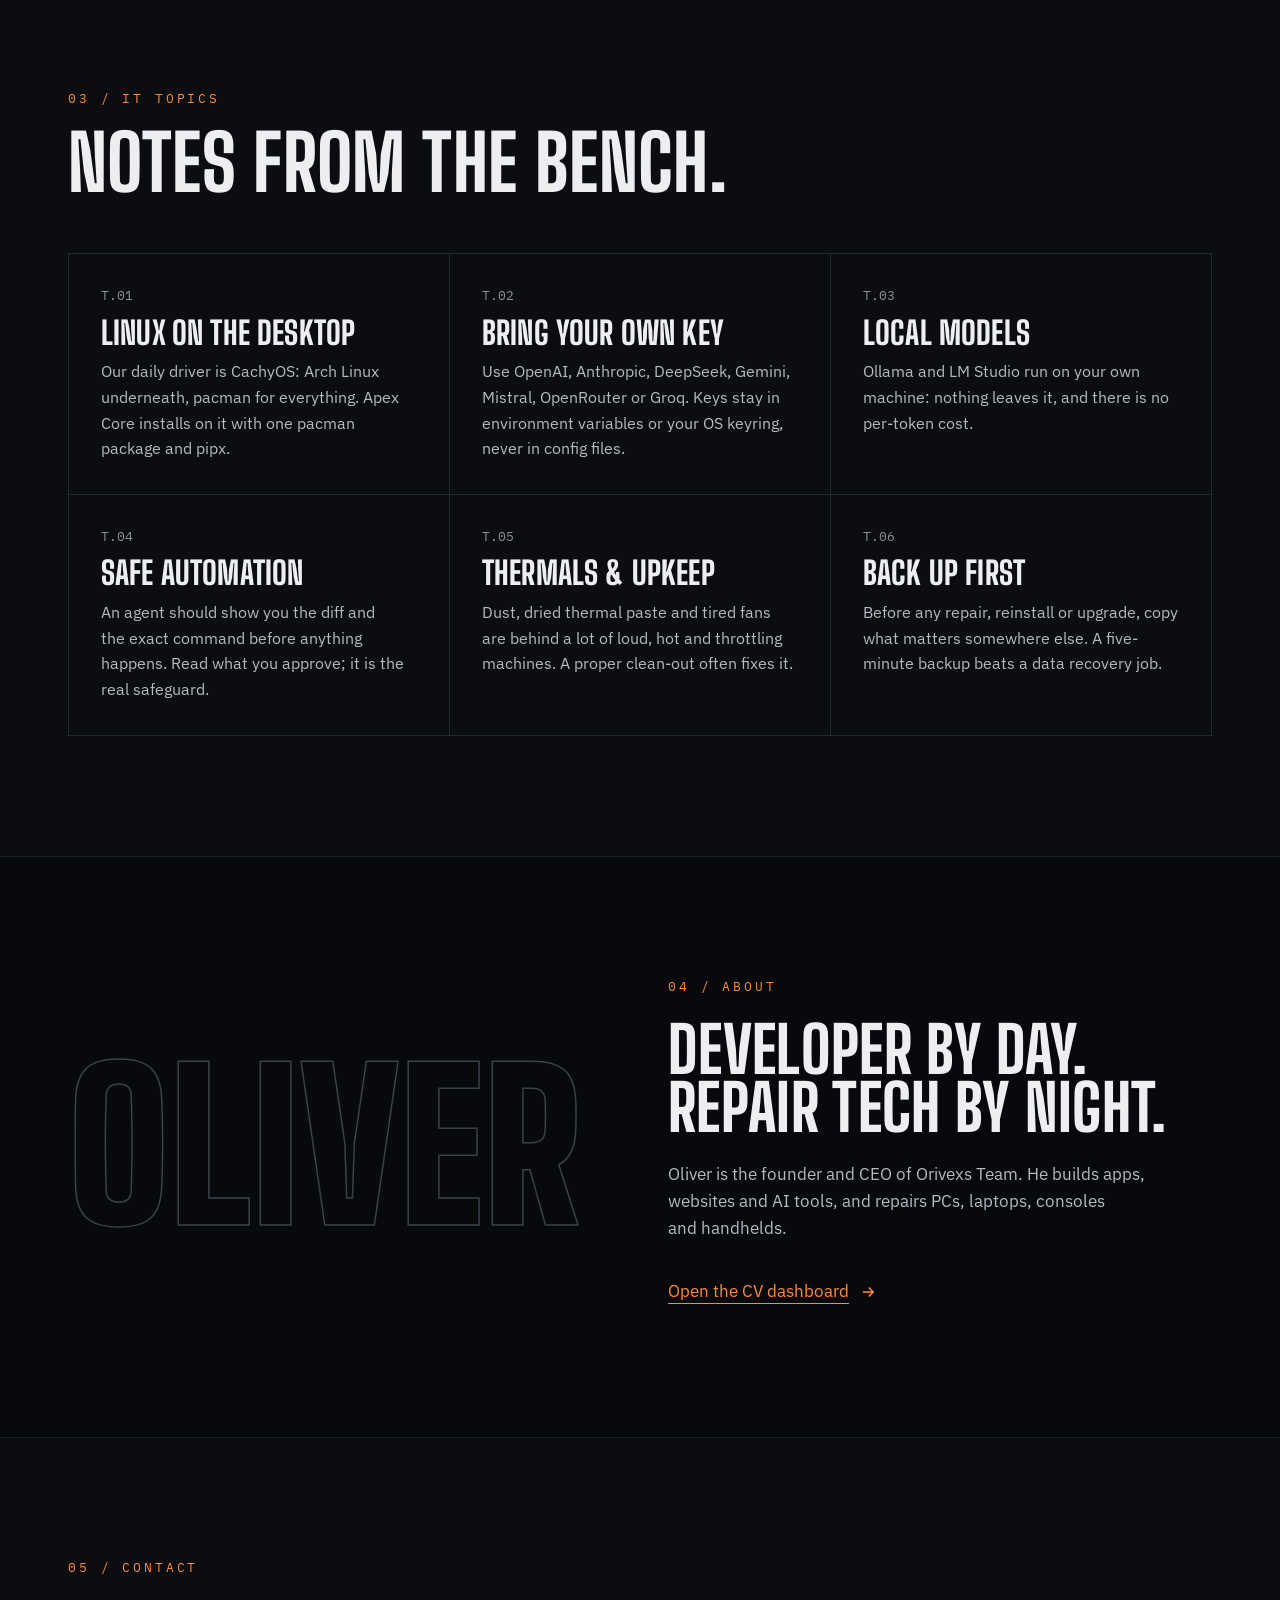
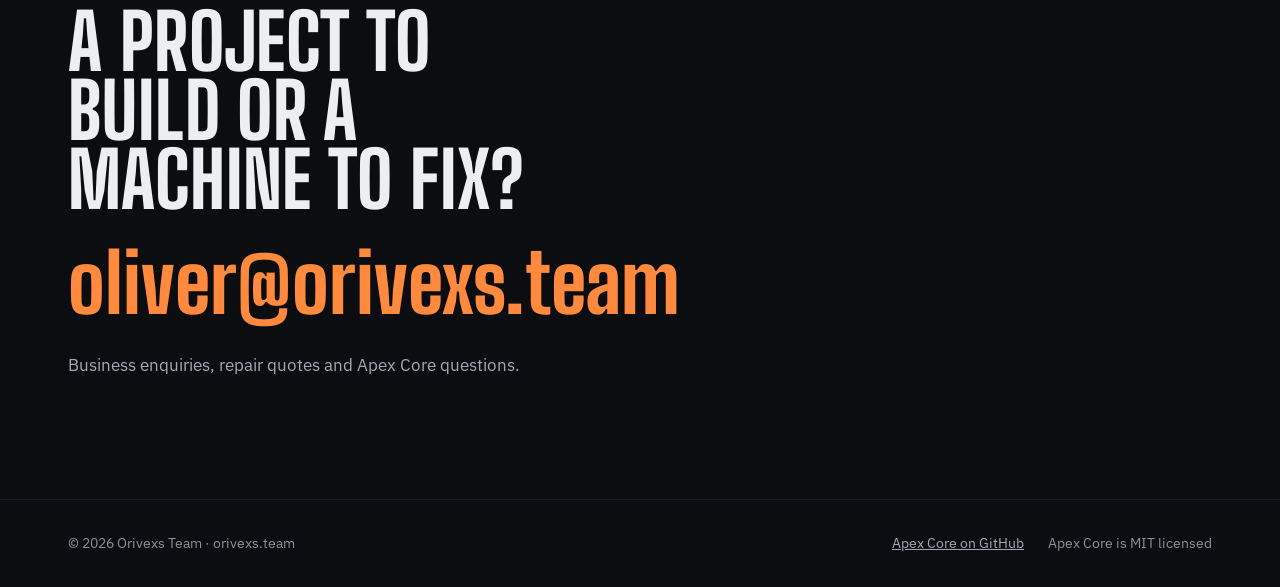
==== commit 2844ad9f: "Add founder and CEO, phone number and a launch-list sign-up About: Oliver is now presented as founde" ====
--- a/site/index.html
+++ b/site/index.html
@@ -245,7 +245,7 @@
         <div class="reveal">
           <p class="kicker">04 / About</p>
           <h2 id="about-title" style="font-size: clamp(44px, 5vw, 72px)">Developer by day. Repair tech by night.</h2>
-          <p style="color: var(--text-3)">Oliver builds apps, websites and AI tools, and repairs PCs, laptops, consoles and handhelds. Apex Core is his current project.</p>
+          <p style="color: var(--text-3)">Oliver is the founder and CEO of Orivexs Team. He builds apps, websites and AI tools, and repairs PCs, laptops, consoles and handhelds.</p>
           <a class="link-arrow" href="about/">Open the CV dashboard
             <svg width="18" height="18" viewBox="0 0 24 24" fill="none" stroke="currentColor" stroke-width="2" aria-hidden="true"><path d="M5 12h14M13 6l6 6-6 6"/></svg>
           </a>
--- a/site/assets/site.css
+++ b/site/assets/site.css
@@ -1401,6 +1401,149 @@
   color: var(--muted);
 }
 
+/* ---------- launch list form ---------- */
+
+.notify-form,
+.notify-done {
+  background: var(--surface);
+  border: 1px solid var(--line-strong);
+  border-radius: 6px;
+  padding: clamp(24px, 3vw, 36px);
+  display: flex;
+  flex-direction: column;
+  gap: 22px;
+}
+.notify-form[hidden],
+.notify-done[hidden] {
+  display: none;
+}
+.field {
+  margin: 0;
+  padding: 0;
+  border: 0;
+  min-width: 0;
+  display: flex;
+  flex-direction: column;
+  gap: 10px;
+}
+.field > label,
+.field legend {
+  padding: 0;
+  font-weight: 600;
+}
+.field legend {
+  margin-bottom: 10px;
+}
+.notify-form input[type="email"] {
+  width: 100%;
+  min-height: 52px;
+  padding: 0 16px;
+  background: var(--bg);
+  border: 1px solid #3a414b;
+  border-radius: 2px;
+  color: var(--text);
+  font: 400 17px var(--font-body);
+}
+.notify-form input[type="email"]::placeholder {
+  color: var(--dim);
+}
+.notify-form input:focus-visible {
+  outline: 2px solid var(--accent);
+  outline-offset: 2px;
+}
+.notify-form input[aria-invalid="true"] {
+  border-color: var(--warn);
+}
+.check {
+  display: flex;
+  align-items: center;
+  gap: 12px;
+  min-height: 48px;
+  padding: 0 14px;
+  border: 1px solid var(--line-strong);
+  border-radius: 2px;
+  cursor: pointer;
+}
+.check:hover {
+  border-color: #3a414b;
+}
+.check input {
+  width: 20px;
+  height: 20px;
+  margin: 0;
+  accent-color: var(--accent);
+}
+.notify-form .btn {
+  align-self: flex-start;
+  border: 0;
+  font-family: var(--font-body);
+  cursor: pointer;
+}
+.notify-form .btn[disabled] {
+  opacity: 0.6;
+  cursor: progress;
+}
+.notify-status {
+  min-height: 22px;
+  font-size: 14px;
+  color: var(--warn);
+}
+.hp {
+  position: absolute;
+  left: -10000px;
+  width: 1px;
+  height: 1px;
+  overflow: hidden;
+}
+.notify-done-title {
+  font-family: var(--font-display);
+  font-weight: 800;
+  font-size: 40px;
+  line-height: 1;
+  text-transform: uppercase;
+}
+.notify-done-text {
+  color: var(--text-3);
+}
+.notify-done .tab {
+  align-self: flex-start;
+}
+
+/* ---------- about: role and phone ---------- */
+
+.role {
+  font-family: var(--font-display);
+  font-weight: 800;
+  font-size: clamp(30px, 3.4vw, 44px);
+  line-height: 1;
+  text-transform: uppercase;
+  color: var(--accent);
+}
+.contact-lines {
+  display: flex;
+  flex-direction: column;
+  gap: 4px;
+}
+.status-card .contact-lines a {
+  display: flex;
+  align-items: center;
+  gap: 12px;
+  min-height: 44px;
+}
+.status-card .contact-lines svg {
+  flex: none;
+}
+.contact-big {
+  display: flex;
+  flex-direction: column;
+  align-items: flex-start;
+  gap: 14px;
+}
+.phone-big {
+  font-size: clamp(28px, 3.6vw, 52px);
+  color: var(--text);
+}
+
 /* ---------- contact & footer ---------- */
 
 .mail-big {
